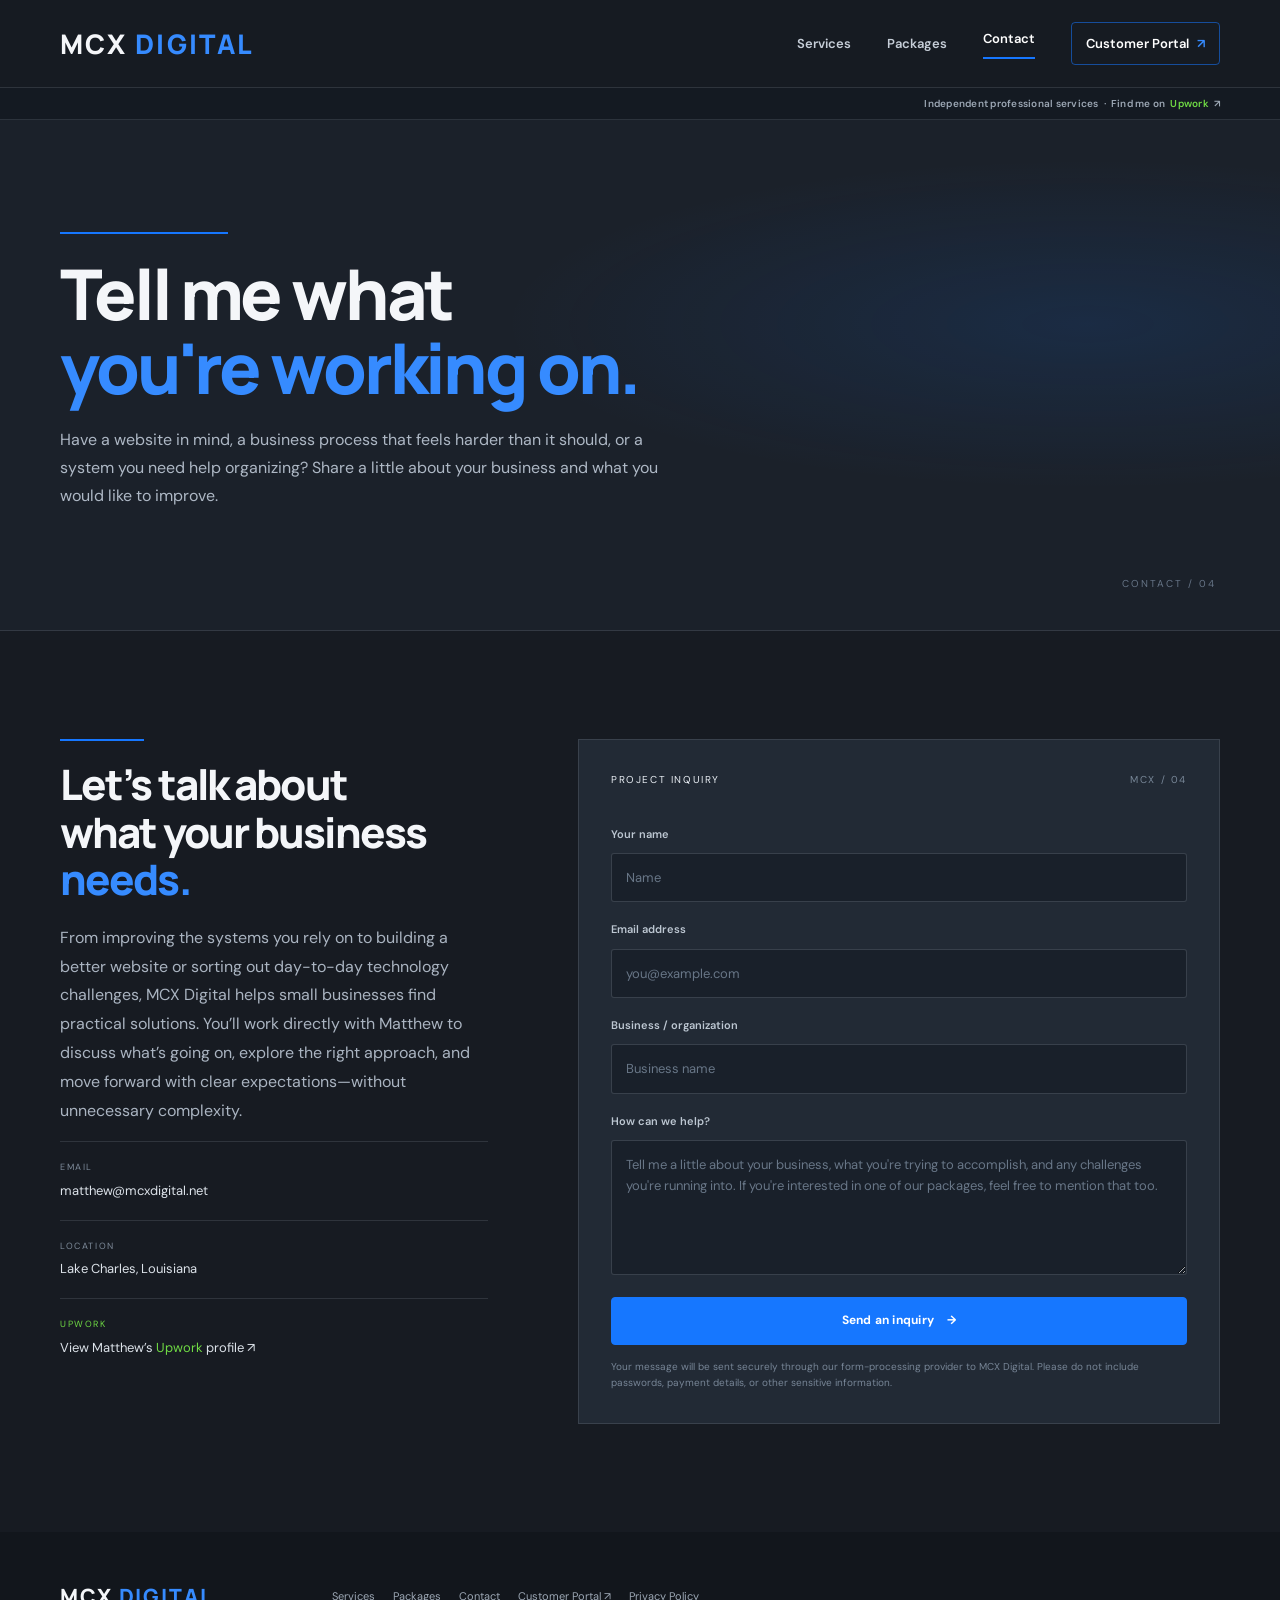
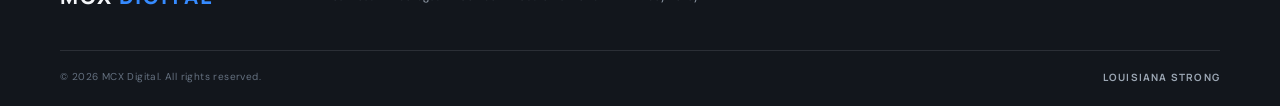
==== contact.html @ b9c22a25 "Use submitter email as contact reply-to" ====
<!doctype html>
<html lang="en"><head><meta charset="utf-8"><meta name="viewport" content="width=device-width, initial-scale=1"><meta name="description" content="Contact MCX Digital about your business technology needs."><meta name="theme-color" content="#171b22"><title>Contact | MCX Digital</title><link rel="icon" href="assets/images/favicon.svg" type="image/svg+xml"><link rel="preconnect" href="https://fonts.googleapis.com"><link rel="preconnect" href="https://fonts.gstatic.com" crossorigin><link href="https://fonts.googleapis.com/css2?family=DM+Sans:wght@400;500;600;700&family=Manrope:wght@400;500;600;700;800&display=swap" rel="stylesheet"><link rel="stylesheet" href="assets/css/style.css"><script src="assets/js/config.js" defer></script><script src="assets/js/main.js" defer></script></head>
<body class="contact-page"><a class="skip-link" href="#main">Skip to content</a><header class="site-header"><div class="container nav-wrap"><a class="brand" href="index.html" aria-label="MCX Digital home"><span class="brand-wordmark">MCX <span class="brand-x">DIGITAL</span></span></a><button class="menu-toggle" type="button" aria-expanded="false" aria-controls="primary-nav" aria-label="Open navigation"><span></span><span></span><span></span></button><nav class="primary-nav" id="primary-nav" aria-label="Main navigation"><a href="services.html">Services</a><a href="packages.html">Packages</a><a class="active" href="contact.html">Contact</a><a class="nav-portal" data-portal-link href="#">Customer Portal <span aria-hidden="true">↗</span></a></nav></div></header><div class="profile-bar"><div class="container"><a href="https://www.upwork.com/freelancers/matthewallen" target="_blank" rel="noopener noreferrer">Independent professional services <span aria-hidden="true">·</span> Find me on <span class="upwork-word">Upwork</span> <span aria-hidden="true">↗</span></a></div></div>
<main id="main"><section class="page-hero"><div class="container"><div class="eyebrow"><span class="eyebrow-line"></span></div><h1>Tell me what<br><span class="text-blue">you're working on.</span></h1><p class="hero-lede">Have a website in mind, a business process that feels harder than it should, or a system you need help organizing? Share a little about your business and what you would like to improve.</p><div class="page-hero-index">CONTACT / 04</div></div></section>
<section class="section"><div class="container contact-layout"><div class="contact-copy"><div class="eyebrow" aria-hidden="true"><span class="eyebrow-line"></span></div><h2>Let’s talk about<br>what your business <span class="text-blue">needs.</span></h2><p>From improving the systems you rely on to building a better website or sorting out day-to-day technology challenges, MCX Digital helps small businesses find practical solutions. You’ll work directly with Matthew to discuss what’s going on, explore the right approach, and move forward with clear expectations—without unnecessary complexity.</p><div class="contact-detail"><span class="detail-label">EMAIL</span><a href="mailto:matthew@mcxdigital.net">matthew@mcxdigital.net</a></div><div class="contact-detail"><span class="detail-label">LOCATION</span><span>Lake Charles, Louisiana</span></div><div class="contact-detail contact-upwork"><span class="detail-label"><span class="upwork-word">UPWORK</span></span><a href="https://www.upwork.com/freelancers/matthewallen" target="_blank" rel="noopener noreferrer">View Matthew’s <span class="upwork-word">Upwork</span> profile ↗</a></div></div>
<div class="contact-form-panel"><div class="form-heading"><span>PROJECT INQUIRY</span><span class="form-mark">MCX / 04</span></div><form class="contact-form" id="contact-form" action="https://api.web3forms.com/submit" method="POST"><input type="hidden" name="access_key" value="fd218592-1ea0-402a-aec2-a6566eed1ae9"><input type="hidden" name="subject" value="New MCX Digital website inquiry"><input type="hidden" name="from_name" value="MCX Digital Website"><input type="checkbox" name="botcheck" tabindex="-1" autocomplete="off" style="display:none"><label for="name">Your name</label><input id="name" name="name" type="text" placeholder="Name" autocomplete="name" required><label for="email">Email address</label><input id="email" name="email" type="email" placeholder="you@example.com" autocomplete="email" required><label for="business">Business / organization</label><input id="business" name="business" type="text" placeholder="Business name" autocomplete="organization"><label for="message">How can we help?</label><textarea id="message" name="message" rows="5" placeholder="Tell me a little about your business, what you're trying to accomplish, and any challenges you're running into. If you're interested in one of our packages, feel free to mention that too." required></textarea><button class="button button-primary" type="submit">Send an inquiry <span aria-hidden="true">→</span></button><p class="form-status" id="form-status" role="status" aria-live="polite" hidden></p><p class="form-note">Your message will be sent securely through our form-processing provider to MCX Digital. Please do not include passwords, payment details, or other sensitive information.</p></form></div></div></section></main>
<footer class="site-footer"><div class="container footer-main"><a class="brand footer-brand" href="index.html" aria-label="MCX Digital home"><span class="brand-wordmark">MCX <span class="brand-x">DIGITAL</span></span></a><div class="footer-links"><a href="services.html">Services</a><a href="packages.html">Packages</a><a href="contact.html">Contact</a><a data-portal-link href="#">Customer Portal ↗</a><a href="privacy.html">Privacy Policy</a></div></div><div class="container footer-bottom"><span>© <span data-year></span> MCX Digital. All rights reserved.</span><span class="footer-signoff">Louisiana Strong</span></div></footer></body></html>
---- assets/css/style.css ----
:root{--bg:#171b22;--bg-soft:#1d232c;--panel:#222a35;--panel-hover:#283341;--text:#f4f6f9;--muted:#aab4c1;--subtle:#778392;--blue:#1677ff;--blue-bright:#368bff;--line:rgba(205,218,233,.13);--font-body:"DM Sans",Arial,sans-serif;--font-display:"Manrope","DM Sans",sans-serif;--container:1160px}*{box-sizing:border-box}html{scroll-behavior:smooth}body{margin:0;background:var(--bg);color:var(--text);font-family:var(--font-body);font-size:16px;line-height:1.65;-webkit-font-smoothing:antialiased}a{color:inherit;text-decoration:none}button,input,textarea{font:inherit}.container{width:min(var(--container),calc(100% - 48px));margin-inline:auto}.skip-link{position:absolute;left:-999px;top:8px;z-index:100;background:var(--blue);padding:10px 16px}.skip-link:focus{left:8px}.site-header{height:88px;position:relative;z-index:20;border-bottom:1px solid var(--line);background:rgba(23,27,34,.94)}.nav-wrap{height:100%;display:flex;align-items:center;justify-content:space-between}.brand{display:inline-flex;align-items:center;font-family:var(--font-display),Arial,sans-serif;font-weight:800;letter-spacing:.11em;flex-shrink:0}.brand-wordmark{display:block;font-size:27px;line-height:1.15;letter-spacing:.09em;white-space:nowrap;color:#f4f6f9}.brand-x{color:var(--blue-bright)}.footer-brand .brand-wordmark{font-size:21px}@media(max-width:680px){.brand-wordmark{font-size:22px;letter-spacing:.07em}.footer-brand .brand-wordmark{font-size:19px}}.brand-mark{font-size:26px;letter-spacing:-.09em;color:#fff}.brand-mark span{color:var(--blue)}.brand-name{font-size:12px;letter-spacing:.18em}.brand-period{color:var(--blue);font-size:20px}.primary-nav{display:flex;align-items:center;gap:36px;font-size:13px;font-weight:600;color:#c6ced8}.primary-nav>a{transition:color .2s}.primary-nav>a:hover,.primary-nav>a.active{color:#fff}.primary-nav>a.active:after{content:"";display:block;height:2px;background:var(--blue);margin-top:7px}.primary-nav .nav-portal{border:1px solid rgba(22,119,255,.55);border-radius:4px;padding:10px 14px;color:#fff}.nav-portal span{color:var(--blue-bright);margin-left:5px}.menu-toggle{display:none;background:none;border:0;padding:8px}.menu-toggle span{display:block;width:23px;height:2px;background:white;margin:5px}.hero{position:relative;overflow:hidden;min-height:620px;display:flex;align-items:center;background:radial-gradient(ellipse at 78% 42%,rgba(22,119,255,.13),transparent 38%),linear-gradient(115deg,#171b22 5%,#1a2029 100%)}.hero-grid{position:absolute;inset:0;background-image:linear-gradient(rgba(160,184,213,.045) 1px,transparent 1px),linear-gradient(90deg,rgba(160,184,213,.045) 1px,transparent 1px);background-size:64px 64px;mask-image:linear-gradient(90deg,transparent 4%,#000 100%)}.hero-content{position:relative;z-index:2;padding-block:100px}.eyebrow{display:flex;align-items:center;gap:12px;color:#8e9bab;font-size:10px;font-weight:700;letter-spacing:.2em}.eyebrow-line{width:28px;height:2px;background:var(--blue)}h1,h2,h3,p{margin-top:0}h1,h2,h3{font-family:var(--font-display);letter-spacing:-.045em}h1{font-size:clamp(48px,7vw,82px);line-height:1.06;font-weight:800;margin:24px 0}.hero h1 span,.text-blue{color:var(--blue-bright)}.hero-lede{max-width:590px;color:#aeb8c5;font-size:18px;line-height:1.75}.hero-actions{display:flex;flex-wrap:wrap;gap:14px;margin-top:34px}.button{display:inline-flex;align-items:center;justify-content:center;gap:13px;min-height:48px;padding:0 21px;border-radius:4px;font-size:12px;font-weight:700;letter-spacing:.02em;transition:transform .2s,background .2s,border-color .2s}.button:hover:not(.button-disabled){transform:translateY(-2px)}.button-primary{background:var(--blue);color:white;border:1px solid var(--blue)}.button-primary:hover{background:#0868eb}.button-ghost{border:1px solid rgba(210,222,238,.28);color:#f2f5f8}.button-ghost:hover{border-color:var(--blue)}.button-disabled{background:#303945;color:#9ba7b5;border:1px solid #3a4552;cursor:not-allowed}.hero-note{margin-top:54px;color:#8793a2;font-size:11px;letter-spacing:.08em}.status-dot{display:inline-block;width:7px;height:7px;background:var(--blue);border-radius:50%;margin-right:9px;box-shadow:0 0 12px rgba(22,119,255,.8)}.hero-orbit{position:absolute;border:1px solid rgba(22,119,255,.2);border-radius:50%;pointer-events:none}.orbit-one{width:500px;height:500px;right:8%;top:10%;box-shadow:0 0 100px rgba(22,119,255,.06),inset 0 0 100px rgba(22,119,255,.04)}.orbit-two{width:340px;height:340px;right:14%;top:23%;border-color:rgba(22,119,255,.14)}.hero-index,.page-hero-index{position:absolute;right:5%;bottom:38px;color:#667486;font-size:10px;letter-spacing:.2em}.section{padding:108px 0}.section-intro{background:#1c222b}.intro-layout{display:grid;grid-template-columns:1fr 1fr;gap:80px;align-items:center}h2{font-size:clamp(34px,4vw,52px);line-height:1.13;font-weight:800;margin:20px 0}.large-copy{font-size:19px;color:#b7c1cd;line-height:1.8}.text-link{display:inline-flex;align-items:center;gap:14px;margin-top:18px;color:#fff;font-size:13px;font-weight:700}.text-link span{color:var(--blue-bright);font-size:19px;transition:transform .2s}.text-link:hover span{transform:translateX(5px)}.section-heading{display:flex;align-items:end;justify-content:space-between;gap:30px;margin-bottom:44px}.section-heading h2{margin-bottom:0}.service-grid{display:grid;grid-template-columns:repeat(3,1fr);gap:16px}.service-card{position:relative;min-height:270px;padding:30px;background:var(--panel);border:1px solid var(--line);transition:transform .25s,border-color .25s,background .25s}.service-card:hover{transform:translateY(-5px);border-color:rgba(22,119,255,.55);background:var(--panel-hover)}.card-number{position:absolute;top:28px;right:28px;color:#6e7c8c;font-size:11px;letter-spacing:.12em}.service-icon{display:block;color:var(--blue-bright);font-size:30px;margin:12px 0 28px}.service-card h3{font-size:21px;margin-bottom:12px}.service-card p,.feature-copy p{color:var(--muted);font-size:14px;line-height:1.8}.card-arrow{position:absolute;bottom:25px;right:28px;color:var(--blue-bright);font-size:20px}.mobile-link{display:none}.section-feature{background:#1c222b}.feature-panel{display:grid;grid-template-columns:1fr 1fr;gap:90px;align-items:center}.feature-art{min-height:360px;position:relative;display:flex;align-items:center;justify-content:center;overflow:hidden;background:linear-gradient(140deg,#202b39,#18202a);border:1px solid var(--line)}.feature-ring{position:absolute;width:270px;height:270px;border:1px solid rgba(22,119,255,.55);border-radius:50%;box-shadow:0 0 0 35px rgba(22,119,255,.035),0 0 0 70px rgba(22,119,255,.025)}.feature-monogram{position:relative;font-family:var(--font-display);font-weight:800;font-size:76px;letter-spacing:-.1em}.feature-monogram span{color:var(--blue)}.feature-label{position:absolute;bottom:28px;color:#8190a1;font-size:9px;letter-spacing:.24em}.feature-copy h2{font-size:clamp(32px,3.6vw,46px)}.section-cta{background:linear-gradient(110deg,#1d2734,#1b222c);border-top:1px solid var(--line);border-bottom:1px solid var(--line)}.cta-inner{display:flex;align-items:center;justify-content:space-between;gap:30px}.cta-inner h2{margin-bottom:0}.site-footer{background:#12161c;padding:52px 0 20px}.footer-main{display:grid;grid-template-columns:1fr 1fr 2fr;gap:24px;align-items:center;padding-bottom:42px}.footer-brand{width:max-content}.footer-main>p{margin:0;color:#7f8b99;font-size:12px}.footer-links{display:flex;justify-content:flex-end;flex-wrap:wrap;gap:20px;color:#9ca7b4;font-size:11px}.footer-links a:hover{color:#fff}.footer-bottom{border-top:1px solid var(--line);padding-top:18px;display:flex;justify-content:space-between;color:#657180;font-size:10px;letter-spacing:.04em}.page-hero{position:relative;overflow:hidden;padding:112px 0 104px;background:radial-gradient(ellipse at 85% 40%,rgba(22,119,255,.12),transparent 38%),#1b212a;border-bottom:1px solid var(--line)}.page-hero h1{font-size:clamp(44px,6vw,70px);margin:22px 0}.page-hero .hero-lede{font-size:16px;max-width:620px}.page-hero-compact{padding:85px 0}.service-list{border-top:1px solid var(--line)}.service-row{display:grid;grid-template-columns:.8fr 1.2fr;gap:80px;padding:48px 0;border-bottom:1px solid var(--line)}.service-row-meta{display:flex;flex-direction:column;justify-content:space-between;color:#7f8d9d;font-size:10px;letter-spacing:.16em}.service-row-meta .service-icon{font-size:34px;margin:28px 0 0}.service-row h2{font-size:34px;margin:0 0 15px}.service-row p{max-width:650px;color:var(--muted);line-height:1.8}.feature-list{list-style:none;margin:24px 0 0;padding:0;display:grid;gap:10px;color:#c0cad5;font-size:13px}.feature-list li:before{content:"↗";color:var(--blue-bright);margin-right:12px}.section-aside{max-width:320px;color:var(--muted);font-size:13px;line-height:1.8}.package-grid{display:grid;grid-template-columns:repeat(3,1fr);gap:16px;align-items:stretch}.package-card{background:var(--panel);border:1px solid var(--line);padding:30px;display:flex;flex-direction:column;min-height:440px}.package-featured{border-color:rgba(22,119,255,.7);background:linear-gradient(160deg,#243347,#202a37)}.package-top{display:flex;align-items:center;justify-content:space-between;color:#8c9aaa;font-size:9px;letter-spacing:.16em}.package-symbol{font-family:var(--font-display);font-size:24px;margin-left:auto;color:rgba(54,139,255,.75)}.package-card h3{font-size:30px;margin:24px 0 8px}.package-desc{color:var(--muted);font-size:13px;line-height:1.8;min-height:68px}.package-price{border-top:1px solid var(--line);border-bottom:1px solid var(--line);padding:18px 0;margin:12px 0;color:#8996a5;font-size:9px;letter-spacing:.15em}.package-price span{display:block;color:#fff;font-family:var(--font-display);font-size:15px;font-weight:700;letter-spacing:.04em;margin-top:5px}.package-card .button{margin-top:auto}.fine-print{color:#788595;font-size:11px;margin-top:28px}.contact-layout{display:grid;grid-template-columns:.8fr 1.2fr;gap:90px;align-items:start}.contact-copy h2{font-size:42px}.contact-copy>p{color:var(--muted);line-height:1.8}.contact-detail{border-top:1px solid var(--line);padding:18px 0;display:flex;flex-direction:column;gap:5px;color:#dce2e9;font-size:13px}.detail-label{color:#7e8b9a;font-size:9px;letter-spacing:.18em}.contact-form-panel{background:var(--panel);border:1px solid var(--line);padding:32px}.form-heading{display:flex;justify-content:space-between;color:#e8edf3;font-size:10px;letter-spacing:.16em;margin-bottom:28px}.form-mark{color:#788798}.contact-form{display:grid;gap:10px}.contact-form label{color:#bdc7d2;font-size:11px;font-weight:600;margin-top:8px}.contact-form input,.contact-form textarea{width:100%;border:1px solid rgba(205,218,233,.17);border-radius:3px;background:#19202a;color:#fff;padding:13px 14px;outline:none;font-size:13px}.contact-form input:focus,.contact-form textarea:focus{border-color:var(--blue)}.contact-form textarea{resize:vertical}.contact-form input::placeholder,.contact-form textarea::placeholder{color:#687687}.contact-form button{margin-top:12px;width:100%}.contact-form button:disabled{opacity:.75}.form-note{color:#778596;font-size:10px;line-height:1.6;margin:4px 0 0}.legal-content{max-width:800px}.legal-content h2{font-size:22px;margin-top:34px}.legal-content p{color:var(--muted);line-height:1.8}.legal-warning{padding:18px;border:1px solid rgba(255,183,77,.35);background:rgba(255,183,77,.06);color:#e8c58d;font-size:12px;line-height:1.7}.fine-print a{color:var(--blue-bright)}@media(max-width:850px){.primary-nav{gap:20px}.hero{min-height:570px}.orbit-one{right:-18%}.orbit-two{right:-8%}.feature-panel{gap:42px}.service-row{gap:40px}.contact-layout{gap:40px}.footer-main{grid-template-columns:1fr 1fr}.footer-links{grid-column:1/-1;justify-content:flex-start}.package-card{padding:22px}}@media(max-width:680px){.container{width:min(var(--container),calc(100% - 36px))}.site-header{height:72px}.menu-toggle{display:block}.primary-nav{display:none;position:absolute;top:71px;left:0;right:0;background:#171d25;border-bottom:1px solid var(--line);padding:18px;flex-direction:column;align-items:stretch;gap:0}.primary-nav.is-open{display:flex}.primary-nav>a{padding:13px 8px}.primary-nav>a.active:after{display:none}.primary-nav .nav-portal{margin-top:8px;text-align:center}.hero{min-height:600px}.hero-content{padding-block:90px}.hero h1{font-size:clamp(46px,13vw,66px)}.hero-lede{font-size:16px}.hero-note{margin-top:38px}.orbit-one{width:360px;height:360px;right:-50%;top:18%}.orbit-two{width:250px;height:250px;right:-34%;top:27%}.hero-index{right:20px;bottom:20px}.section{padding:76px 0}.intro-layout,.feature-panel,.contact-layout{grid-template-columns:1fr;gap:28px}.intro-layout{gap:20px}.large-copy{font-size:16px}.section-heading{align-items:flex-start;flex-direction:column}.desktop-link{display:none}.mobile-link{display:inline-flex}.service-grid{grid-template-columns:1fr}.service-card{min-height:225px}.feature-art{min-height:280px}.feature-ring{width:210px;height:210px}.feature-monogram{font-size:62px}.cta-inner{align-items:flex-start;flex-direction:column}.footer-main{grid-template-columns:1fr;gap:18px}.footer-links{grid-column:auto;display:grid;grid-template-columns:1fr 1fr;gap:14px}.footer-bottom{gap:12px;flex-direction:column}.page-hero{padding:80px 0 75px}.page-hero h1{font-size:clamp(42px,12vw,60px)}.page-hero-index{right:18px;bottom:18px}.service-row{grid-template-columns:1fr;gap:16px;padding:34px 0}.service-row-meta{flex-direction:row;align-items:center}.service-row-meta .service-icon{margin:0}.service-row h2{font-size:29px}.package-grid{grid-template-columns:1fr}.package-card{min-height:390px}.section-aside{max-width:none}.contact-copy h2{font-size:36px}.contact-form-panel{padding:22px}.page-hero-compact{padding:70px 0}.legal-content h2{font-size:20px}}@media(prefers-reduced-motion:reduce){html{scroll-behavior:auto}*,*:before,*:after{transition:none!important;animation:none!important}}
/* Southwest Louisiana identity */
.louisiana-mark{display:block;width:19px;height:26px;object-fit:contain;margin-right:11px;opacity:.95;flex-shrink:0}
.footer-brand .louisiana-mark{width:16px;height:22px;margin-right:8px}
.feature-state-mark{position:absolute;width:110px;height:125px;object-fit:contain;opacity:.18;transform:rotate(7deg)}
.hero-home{background-image:linear-gradient(90deg,rgba(17,22,29,.94) 0%,rgba(17,22,29,.78) 44%,rgba(17,22,29,.24) 100%),url("../images/i210-sunset.png");background-position:center;background-size:cover}
.hero-home .hero-grid{opacity:.28}
.hero-home .hero-orbit{border-color:rgba(255,255,255,.18)}
.site-footer .footer-main>p{max-width:310px;line-height:1.7}
@media(max-width:680px){.louisiana-mark{width:16px;height:22px;margin-right:8px}.hero-home{background-position:58% center}.hero-home:before{content:"";position:absolute;inset:0;background:linear-gradient(90deg,rgba(17,22,29,.88),rgba(17,22,29,.45));pointer-events:none}}

/* Homepage local identity: Lake Charles I-210 sunset hero */
.hero-home{background:#171b22}
.hero-home::before{content:"";position:absolute;inset:0;background:linear-gradient(90deg,rgba(23,27,34,.98) 0%,rgba(23,27,34,.88) 34%,rgba(23,27,34,.38) 68%,rgba(23,27,34,.18) 100%),linear-gradient(0deg,rgba(23,27,34,.38),rgba(23,27,34,.08)),url("../images/i210-sunset.png");background-size:cover;background-position:center 54%;pointer-events:none}
.hero-home .hero-grid,.hero-home .hero-orbit{display:none}
@media(max-width:680px){.hero-home::before{background-position:58% center;background-image:linear-gradient(90deg,rgba(23,27,34,.91),rgba(23,27,34,.58)),linear-gradient(0deg,rgba(23,27,34,.48),rgba(23,27,34,.12)),url("../images/i210-sunset.png")}.hero-home{min-height:600px}}


/* Approved homepage refresh */
.service-card{min-height:310px}
.service-mark{position:relative;display:flex;align-items:center;height:72px;margin:4px 0 18px;color:var(--blue-bright);font-family:var(--font-display);font-size:48px;font-weight:800;letter-spacing:-.09em;line-height:1}
.service-mark:after{content:"";position:absolute;left:0;bottom:0;width:48px;height:3px;background:var(--blue-bright);border-radius:2px}
.service-mark-ops{letter-spacing:-.07em}
.ops-connector{position:relative;display:inline-block;width:54px;height:25px;margin-left:15px;border-top:1px solid rgba(54,139,255,.8);border-bottom:1px solid rgba(54,139,255,.45);transform:skewX(-28deg)}
.ops-connector:before,.ops-connector:after{content:"";position:absolute;top:7px;width:7px;height:7px;border:1px solid var(--blue-bright);border-radius:50%;background:var(--panel)}
.ops-connector:before{left:8px}.ops-connector:after{right:8px}
.service-mark-ai{letter-spacing:-.1em}
.ai-spark{font-size:20px;letter-spacing:0;margin:0 0 25px 8px;color:#8bbaff}
.service-card h3{max-width:90%}
.feature-portrait{padding:0;min-height:390px;align-items:stretch;justify-content:stretch}
.feature-portrait>img{position:absolute;inset:0;width:100%;height:100%;object-fit:cover;object-position:center 30%}
.portrait-caption{position:absolute;left:0;right:0;bottom:0;display:flex;align-items:center;justify-content:space-between;gap:16px;padding:22px 24px;background:linear-gradient(0deg,rgba(15,20,27,.96),rgba(15,20,27,.05));font-family:var(--font-display);font-size:11px;font-weight:700;letter-spacing:.16em}
.portrait-caption span:last-child{color:var(--blue-bright);font-size:9px}
.footer-louisiana{display:flex;align-items:center;gap:10px;color:#9ca7b4!important;font-family:var(--font-display);font-size:13px!important;font-weight:700;letter-spacing:.08em}
.footer-louisiana img{width:20px;height:25px;object-fit:contain;opacity:.9}
@media(max-width:680px){.service-card{min-height:250px}.feature-portrait{min-height:320px}.service-mark{height:62px;font-size:42px}.footer-louisiana{margin:0}}

.service-tagline{color:#e5edf7!important;font-family:var(--font-display);font-size:13px!important;font-weight:700;line-height:1.55!important;margin:0 0 10px;max-width:95%}
.service-card{min-height:350px}
@media(max-width:680px){.service-card{min-height:280px}}


/* Homepage refinement: portrait sizing and footer signoff */
.feature-portrait{width:100%;max-width:320px;min-height:0;aspect-ratio:1/1;margin:0 auto;}
.feature-portrait>img{position:absolute;inset:0;width:100%;height:100%;object-fit:cover;object-position:center 25%;}
.portrait-caption{display:none!important;}
.footer-main .footer-louisiana{display:none!important;}
.footer-bottom{align-items:center;}
.footer-signoff{color:#9ca7b4;font-family:var(--font-display);font-size:10px;font-weight:700;letter-spacing:.12em;text-transform:uppercase;}
@media(max-width:680px){.feature-portrait{max-width:260px;}.footer-bottom{gap:12px;flex-wrap:wrap;}}

/* Simplified homepage section accents */
.hero-accent{margin:0 0 0 2px;gap:0}
.hero-accent .eyebrow-line{width:288px;height:3px}
.section-accent{margin:0 0 22px;gap:0}
.section-accent .eyebrow-line{width:228px;height:3px}
.section-intro .section-accent .eyebrow-line{width:320px}
.section-services .section-accent .eyebrow-line{width:175px}
.section-feature .section-accent .eyebrow-line{width:220px}
.section-cta .section-accent .eyebrow-line{width:135px}
.section-cta .section-accent{margin-bottom:22px}


/* Service card identity icons */
.crm-people,.ops-workflow{display:inline-flex;align-items:center;margin-left:14px;flex-shrink:0}
.crm-people svg{width:48px;height:36px;overflow:visible}
.ops-workflow svg{width:58px;height:38px;overflow:visible}
.crm-people svg circle,.crm-people svg path,
.ops-workflow svg circle,.ops-workflow svg path{fill:none;stroke:var(--blue-bright);stroke-width:1.7;stroke-linecap:round;stroke-linejoin:round}
.crm-people svg circle,.ops-workflow svg circle{fill:var(--panel)}
@media(max-width:680px){.crm-people svg{width:43px;height:33px}.ops-workflow svg{width:52px;height:34px}}

/* Keep footer navigation together on wider screens */
@media(min-width:681px){.footer-links{flex-wrap:nowrap;white-space:nowrap;gap:clamp(12px,1.4vw,20px)}}
@media(max-width:680px){.footer-links{display:grid;grid-template-columns:1fr 1fr;white-space:normal}}

/* Subtle cinematic treatment for the about portrait */
.feature-portrait{isolation:isolate;background:#18212c;border-color:rgba(205,218,233,.18)}
.feature-portrait>img{z-index:0;filter:saturate(.72) brightness(.78) contrast(.96);transition:filter .35s ease}
.feature-portrait::after{content:"";position:absolute;inset:0;z-index:1;pointer-events:none;background:linear-gradient(135deg,rgba(15,22,31,.16),rgba(12,19,29,.42)),radial-gradient(ellipse at 78% 18%,rgba(22,119,255,.16),transparent 58%);}
@media(prefers-reduced-motion:reduce){.feature-portrait>img{transition:none}}


/* Contact page accent rule: 600% of the original 28px width */
.contact-page .page-hero .eyebrow-line{width:168px}


/* Contact section accent line: 300% of the original 28px width */
.contact-copy .eyebrow-line{width:84px}

.services-page .page-hero .eyebrow-line{width:196px}

.services-page .section-cta .eyebrow-line{width:240px}

.profile-bar{min-height:32px;background:#141a22;border-bottom:1px solid var(--line);display:flex;align-items:center}
.profile-bar .container{display:flex;justify-content:flex-end;align-items:center}
.profile-bar a{display:inline-flex;align-items:center;gap:5px;color:#9ca7b4;font-size:10px;font-weight:600;line-height:1.2;letter-spacing:.025em;transition:color .2s}
.profile-bar a:hover{color:#fff}
.upwork-word{color:#6FDA44!important}
.contact-upwork a{transition:color .2s}
.contact-upwork a:hover{color:var(--blue-bright)}
@media(max-width:680px){.profile-bar{min-height:30px}.profile-bar a{font-size:9px;gap:4px}}

.privacy-page .page-hero .eyebrow-line{width:210px}


/* Packages page accent rules: 750%, 600%, and 450% of the original 28px width */
.packages-page .page-hero .eyebrow-line{width:210px}
.packages-page .section-heading .eyebrow-line{width:168px}
.packages-page .section-cta .eyebrow-line{width:126px}


/* Services page refresh: clean typography-led service list, no decorative Unicode icons */
.services-page .services-overview .section-heading{margin-bottom:36px}
.services-page .services-overview .section-heading .eyebrow{margin-bottom:20px}
.services-page .service-list{border-top:1px solid var(--line)}
.services-page .service-row{grid-template-columns:.72fr 1.28fr;gap:clamp(36px,7vw,96px);padding:52px 0}
.services-page .service-row-meta{justify-content:flex-start;gap:14px;padding-top:7px;color:#8c9aaa;font-size:10px;line-height:1.6;letter-spacing:.16em}
.services-page .service-index{display:block;color:var(--blue-bright);font-family:var(--font-display);font-size:34px;font-weight:800;letter-spacing:-.06em;line-height:1}
.services-page .service-row-content h2{font-size:clamp(28px,3vw,36px);margin:0 0 16px}
.services-page .service-row-content>p{max-width:680px;color:var(--muted);line-height:1.85}
.services-page .service-row-content .feature-list{margin-top:22px}
.services-page .service-row-content .feature-list li:before{content:"";display:inline-block;width:16px;height:2px;vertical-align:middle;background:var(--blue-bright);margin:0 12px 3px 0}
.services-page .section-cta .eyebrow{margin-bottom:22px}
@media(max-width:680px){
 .services-page .services-overview .section-heading{gap:18px;margin-bottom:28px}
 .services-page .service-row{grid-template-columns:1fr;gap:18px;padding:34px 0}
 .services-page .service-row-meta{flex-direction:row;align-items:center;gap:14px;padding:0}
 .services-page .service-index{font-size:27px;min-width:34px}
 .services-page .service-row-content h2{font-size:29px}
}


/* Packages page: emphasize fixed-price value and AI-powered website offering */
.packages-page .package-price span{font-size:25px;line-height:1.2;letter-spacing:-.035em;margin-top:9px}
.packages-page .package-website .package-price span{font-size:44px;color:var(--blue-bright);font-weight:800;letter-spacing:-.055em}
.packages-page .package-tag:empty{display:none}
@media(max-width:680px){.packages-page .package-website .package-price span{font-size:40px}}

/* Flagship $750 website promotion */
.section-flagship{background:linear-gradient(180deg,#171b22 0%,#1c2531 100%);padding-top:34px}
.flagship-panel{display:grid;grid-template-columns:minmax(0,1.5fr) minmax(260px,.75fr);gap:56px;align-items:center;padding:clamp(28px,5vw,64px);border:1px solid rgba(54,139,255,.32);background:radial-gradient(ellipse at 88% 45%,rgba(22,119,255,.16),transparent 42%),linear-gradient(135deg,#202a36,#1b222c);position:relative;overflow:hidden}
.flagship-copy .eyebrow{margin-bottom:22px}
.flagship-copy .eyebrow-line{width:34px}
.flagship-copy h2{font-size:clamp(30px,4vw,48px);line-height:1.14;letter-spacing:-.045em;margin-bottom:20px}
.flagship-copy>p{max-width:640px;color:var(--muted);font-size:16px;line-height:1.85}
.flagship-points{list-style:none;padding:0;margin:22px 0 28px;display:grid;gap:9px;color:#e2e8f0;font-size:14px}
.flagship-points li:before{content:"✓";color:var(--blue-bright);font-weight:800;margin-right:11px}
.flagship-actions{display:flex;align-items:center;gap:22px;flex-wrap:wrap}
.flagship-actions .text-link{font-size:13px}
.flagship-price-panel{border:1px solid rgba(54,139,255,.34);background:rgba(15,21,29,.62);padding:clamp(24px,3vw,38px);text-align:center;box-shadow:0 20px 60px rgba(0,0,0,.16)}
.flagship-price-kicker{font-size:10px;letter-spacing:.2em;color:#aab4c1;font-weight:700}
.flagship-price{font-family:var(--font-display);font-size:clamp(58px,7vw,86px);font-weight:800;line-height:1.2;letter-spacing:-.065em;color:var(--blue-bright);margin:13px 0 3px}
.flagship-price-note{font-size:13px;color:#fff;font-weight:600}
.flagship-price-rule{height:2px;width:48px;background:var(--blue);margin:25px auto}
.flagship-price-foot{display:block;color:var(--muted);font-size:12px;line-height:1.7}
.packages-page .package-grid-flagship{grid-template-columns:1.18fr 1fr 1fr;align-items:stretch}
.packages-page .package-grid-flagship .package-website{border-width:2px;box-shadow:0 16px 44px rgba(0,0,0,.18);transform:translateY(-8px)}
.packages-page .package-flagship-tag{display:inline-block;color:#fff;background:var(--blue);padding:5px 9px;border-radius:2px;font-size:9px;font-weight:800;letter-spacing:.13em}
.packages-page .package-grid-flagship .package-website h3{font-size:32px}
@media(max-width:900px){.flagship-panel{grid-template-columns:1fr;gap:32px}.flagship-price-panel{max-width:420px;width:100%}.packages-page .package-grid-flagship{grid-template-columns:1fr}.packages-page .package-grid-flagship .package-website{transform:none}}
@media(max-width:680px){.section-flagship{padding-top:20px}.flagship-panel{padding:25px 22px;gap:28px}.flagship-copy h2{font-size:32px}.flagship-actions{align-items:flex-start;flex-direction:column;gap:14px}.flagship-price{font-size:64px}}

/* Give the flagship package CTA a little more breathing room after the inclusions. */
.packages-page .package-website .feature-list + .button{margin-top:30px}


/* Compact CRM package card: keep the offer aligned with the other package cards. */
.packages-page .package-crm{padding:24px 25px;min-height:0}
.packages-page .package-crm h3{font-size:27px;margin:17px 0 7px}
.packages-page .package-crm .package-desc{font-size:12px;line-height:1.65;min-height:0;margin-bottom:4px}
.packages-page .package-crm .package-price{padding:12px 0;margin:8px 0}
.packages-page .package-crm .package-price span{font-size:32px;margin-top:3px}
.packages-page .package-crm .package-note{color:var(--muted);font-size:11px;line-height:1.55;margin:4px 0 8px}
.packages-page .package-crm .feature-list{font-size:11px;line-height:1.5;gap:6px;margin:12px 0 16px}
.packages-page .package-crm .feature-list li:before{margin-right:8px}
.packages-page .package-crm .package-upgrade{margin:0 0 18px;padding:14px 15px;background:rgba(15,21,29,.42);border:1px solid rgba(54,139,255,.25);border-radius:3px}
.packages-page .package-crm .jobber-heading{display:flex;align-items:center;justify-content:space-between;gap:10px;flex-wrap:wrap}
.packages-page .package-crm .jobber-heading .package-tag{font-size:8px;color:#9dbfff}
.packages-page .package-crm .jobber-heading h4{margin:0;color:#fff;font-family:var(--font-display);font-size:13px;letter-spacing:-.02em}
.packages-page .package-crm .package-upgrade>p{margin:8px 0;color:var(--muted);font-size:11px;line-height:1.55}
.packages-page .package-crm .jobber-price{display:flex;align-items:baseline;gap:9px;flex-wrap:wrap;border-top:1px solid var(--line);padding-top:9px}
.packages-page .package-crm .jobber-price strong{font-family:var(--font-display);font-size:22px;color:var(--blue-bright);letter-spacing:-.03em}
.packages-page .package-crm .jobber-price span{color:#8996a5;font-size:10px}
.packages-page .package-crm .button{margin-top:auto}
@media(max-width:900px){.packages-page .package-crm{padding:25px}}
@media(max-width:680px){.packages-page .package-crm{padding:24px}.packages-page .package-crm h3{font-size:29px}}


/* Matching reference markers connect each package to its fine print. */
.packages-page .fine-print-marker{display:inline-block;color:var(--blue-bright);font-family:var(--font-display);font-size:14px;font-weight:800;margin-right:6px;}


/* Business systems card: compact hierarchy and a clear recommended-toolkit panel, matching the CRM card. */
.packages-page .package-systems{padding:24px 25px;min-height:0}
.packages-page .package-systems h3{font-size:27px;margin:17px 0 7px}
.packages-page .package-systems .package-desc{font-size:12px;line-height:1.65;min-height:0;margin-bottom:4px}
.packages-page .package-systems .package-price{padding:12px 0;margin:8px 0}
.packages-page .package-systems .package-price span{font-size:32px;margin-top:3px}
.packages-page .systems-stack{margin:4px 0 10px;padding:13px 15px;background:rgba(15,21,29,.42);border:1px solid rgba(54,139,255,.25);border-radius:3px}
.packages-page .systems-stack-label{display:block;color:#9dbfff;font-size:8px;font-weight:800;letter-spacing:.15em;margin-bottom:6px}
.packages-page .systems-stack strong{display:block;color:#fff;font-family:var(--font-display);font-size:13px;line-height:1.5;letter-spacing:-.015em}
.packages-page .systems-stack strong span{color:var(--blue-bright);padding:0 3px}
.packages-page .systems-stack p{color:var(--muted);font-size:10px;line-height:1.5;margin:6px 0 0}
.packages-page .package-systems .systems-includes{font-size:11px;line-height:1.5;gap:6px;margin:12px 0 12px}
.packages-page .package-systems .systems-includes li:before{margin-right:8px}
.packages-page .package-systems .systems-footnote{font-size:10px;line-height:1.5;margin:0 0 14px}
.packages-page .package-systems .button{margin-top:auto}
@media(max-width:900px){.packages-page .package-systems{padding:25px}}
@media(max-width:680px){.packages-page .package-systems{padding:24px}.packages-page .package-systems h3{font-size:29px}}


/* Isolated Services page redesign. All selectors are scoped to .services-page. */
.services-page .mcx-services-hero{background:radial-gradient(ellipse at 86% 42%,rgba(22,119,255,.16),transparent 39%),linear-gradient(115deg,#1b212a,#1c2633)}
.services-page .mcx-services-section{background:linear-gradient(180deg,#171b22 0%,#1a2029 100%)}
.services-page .mcx-services-heading{margin-bottom:42px}
.services-page .mcx-services-core{display:grid;grid-template-columns:repeat(3,minmax(0,1fr));gap:16px;align-items:stretch}
.services-page .mcx-service-card{position:relative;display:flex;flex-direction:column;min-width:0;min-height:430px;padding:27px 25px 24px;background:linear-gradient(155deg,#242e3a,#202833);border:1px solid rgba(205,218,233,.14);transition:transform .22s ease,border-color .22s ease,background .22s ease}
.services-page .mcx-service-card:hover{transform:translateY(-4px);border-color:rgba(54,139,255,.6);background:linear-gradient(155deg,#29394b,#202b38)}
.services-page .mcx-service-featured{border-color:rgba(54,139,255,.65);background:radial-gradient(ellipse at 100% 0%,rgba(22,119,255,.18),transparent 48%),linear-gradient(155deg,#26364a,#202833)}
.services-page .mcx-service-top{display:flex;align-items:center;gap:10px;min-height:30px}
.services-page .mcx-service-number{font-family:var(--font-display);font-size:25px;line-height:1;font-weight:800;color:var(--blue-bright);letter-spacing:-.06em}
.services-page .mcx-service-kicker{font-size:8px;line-height:1.4;font-weight:800;letter-spacing:.13em;color:#aab8c8}
.services-page .mcx-service-symbol{margin-left:auto;color:var(--blue-bright);font-size:22px;line-height:1}
.services-page .mcx-service-card h3{font-size:clamp(22px,2.1vw,29px);line-height:1.15;letter-spacing:-.045em;margin:29px 0 15px}
.services-page .mcx-service-card h3 span{color:#aebdce}
.services-page .mcx-service-card>p{font-size:12px;line-height:1.8;color:var(--muted);margin:0 0 18px}
.services-page .mcx-service-card ul{list-style:none;margin:0 0 22px;padding:0;display:grid;gap:9px;color:#d5dde7;font-size:11px;line-height:1.55}
.services-page .mcx-service-card li{position:relative;padding-left:17px}
.services-page .mcx-service-card li:before{content:"";position:absolute;left:0;top:.62em;width:7px;height:2px;background:var(--blue-bright)}
.services-page .mcx-service-link{display:flex;align-items:center;justify-content:space-between;gap:10px;margin-top:auto;padding-top:15px;border-top:1px solid var(--line);font-size:11px;font-weight:700;color:#fff}
.services-page .mcx-service-link span{color:var(--blue-bright);font-size:18px;transition:transform .2s}
.services-page .mcx-service-link:hover span{transform:translateX(4px)}
.services-page .mcx-services-secondary{display:grid;grid-template-columns:1fr 1fr;gap:16px;margin-top:16px}
.services-page .mcx-service-mini{padding:24px 26px;background:#1d252f;border:1px solid var(--line)}
.services-page .mcx-mini-number{font-size:9px;font-weight:800;letter-spacing:.15em;color:var(--blue-bright)}
.services-page .mcx-service-mini h3{font-size:21px;line-height:1.25;margin:13px 0 8px}
.services-page .mcx-service-mini p{font-size:12px;line-height:1.8;color:var(--muted);margin:0;max-width:620px}
.services-page .section-cta .eyebrow{margin-bottom:18px}
@media(max-width:900px){
 .services-page .mcx-services-core{grid-template-columns:repeat(2,minmax(0,1fr))}
 .services-page .mcx-service-card{min-height:400px}
 .services-page .mcx-service-featured{grid-column:1/-1;min-height:340px}
}
@media(max-width:680px){
 .services-page .mcx-services-heading{display:block;margin-bottom:28px}
 .services-page .mcx-services-heading .section-aside{margin-top:18px}
 .services-page .mcx-services-core,.services-page .mcx-services-secondary{grid-template-columns:1fr}
 .services-page .mcx-service-featured{grid-column:auto}
 .services-page .mcx-service-card{min-height:0;padding:25px 22px}
 .services-page .mcx-service-card h3{font-size:27px;margin-top:23px}
 .services-page .mcx-service-card ul{margin-bottom:20px}
}
@media(prefers-reduced-motion:reduce){
 .services-page .mcx-service-card,.services-page .mcx-service-link span{transition:none}
 .services-page .mcx-service-card:hover{transform:none}
}

/* Homepage refresh: streamlined flagship-first layout */
.home-page .home-hero{min-height:650px;align-items:center;background:#171b22}
.home-page .home-hero::before{content:"";position:absolute;inset:0;background:linear-gradient(90deg,rgba(16,21,28,.94) 0%,rgba(16,21,28,.78) 43%,rgba(16,21,28,.18) 100%),linear-gradient(0deg,rgba(16,21,28,.34),transparent 55%),url("../images/i210-sunset.png");background-size:cover;background-position:center 54%;pointer-events:none}
.home-page .home-hero-content{position:relative;z-index:2;padding-block:105px}
.home-page .home-kicker,.home-page .home-section-kicker{display:flex;align-items:center;gap:11px;color:#a9b8c9;font-size:9px;font-weight:800;letter-spacing:.17em;line-height:1.5}
.home-page .home-kicker>span{width:30px;height:2px;background:var(--blue-bright)}
.home-page .home-hero h1{font-size:clamp(52px,7.3vw,86px);line-height:1.02;letter-spacing:-.065em;margin:24px 0 20px}
.home-page .home-hero h1 span{color:#65a5ff}
.home-page .home-hero .hero-lede{max-width:570px;font-size:17px;line-height:1.75;color:#d0d8e2}
.home-page .home-hero .hero-actions{margin-top:30px}
.home-page .home-hero-note{display:flex;align-items:center;gap:10px;margin-top:42px;color:#c0cad5;font-size:10px;letter-spacing:.08em}
.home-page .home-hero-note span{width:7px;height:7px;border-radius:50%;background:#65a5ff;box-shadow:0 0 12px rgba(101,165,255,.7)}
.home-page .home-hero-index{position:absolute;right:4%;bottom:28px;color:#d1d8e1;font-size:9px;letter-spacing:.16em}
.home-page .home-hero-index span{color:#65a5ff;padding:0 6px}
.home-page .home-flagship-section{position:relative;padding:58px 0 72px;background:linear-gradient(180deg,#171b22,#1c2531)}
.home-page .home-flagship-panel{display:grid;grid-template-columns:minmax(0,1.1fr) minmax(320px,.9fr);gap:clamp(35px,6vw,80px);align-items:center;padding:clamp(30px,5vw,62px);border:1px solid rgba(54,139,255,.43);background:radial-gradient(ellipse at 92% 42%,rgba(22,119,255,.16),transparent 42%),linear-gradient(135deg,#242f3d,#1b222c);box-shadow:0 24px 70px rgba(0,0,0,.18)}
.home-page .home-section-kicker{margin-bottom:20px;color:#9eafc2}
.home-page .home-section-kicker>span:first-child{color:var(--blue-bright);font-family:var(--font-display);font-size:17px;letter-spacing:-.03em}
.home-page .home-flagship-copy h2,.home-page .home-services-heading h2,.home-page .home-about-copy h2,.home-page .home-final-inner h2{font-size:clamp(32px,4vw,48px);line-height:1.12;letter-spacing:-.05em;margin:0 0 18px}
.home-page .home-flagship-copy h2 span,.home-page .home-services-heading h2 span,.home-page .home-about-copy h2 span,.home-page .home-final-inner h2 span{color:var(--blue-bright)}
.home-page .home-flagship-lede{max-width:550px;color:#c0cad5;font-size:15px;line-height:1.8;margin-bottom:20px}
.home-page .home-price-line{display:flex;align-items:baseline;gap:15px;padding:14px 0 16px;border-top:1px solid var(--line);border-bottom:1px solid var(--line)}
.home-page .home-price-line strong{font-family:var(--font-display);font-size:clamp(48px,6vw,66px);font-weight:800;letter-spacing:-.065em;line-height:1;color:var(--blue-bright)}
.home-page .home-price-line span{color:#d3dce7;font-size:12px;font-weight:600}
.home-page .home-includes{display:grid;grid-template-columns:1fr 1fr;gap:10px 18px;list-style:none;padding:0;margin:22px 0 26px;color:#e0e7ef;font-size:12px;line-height:1.5}
.home-page .home-includes li{position:relative;padding-left:19px}
.home-page .home-includes li:before{content:"✓";position:absolute;left:0;color:var(--blue-bright);font-weight:800}
.home-page .home-flagship-actions{display:flex;align-items:center;gap:20px;flex-wrap:wrap}
.home-page .home-flagship-actions .text-link{margin:0;font-size:12px}
.home-page .home-delivery-note{color:#8392a3;font-size:10px;margin:19px 0 0}
.home-page .home-site-visual{position:relative;min-width:0;padding:18px 0 35px}
.home-page .home-browser{position:relative;z-index:1;transform:rotate(1.5deg);padding:8px;background:#111820;border:1px solid rgba(205,218,233,.22);box-shadow:0 25px 55px rgba(0,0,0,.32)}
.home-page .home-browser-bar{height:28px;display:flex;align-items:center;gap:5px;padding:0 9px;color:#8392a3;font-size:8px}
.home-page .home-browser-bar>span{width:6px;height:6px;border-radius:50%;background:#566476}
.home-page .home-browser-bar>div{margin-left:12px;flex:1;text-align:center;background:#202a35;border-radius:3px;padding:4px}
.home-page .home-browser-page{min-height:315px;background:linear-gradient(135deg,#dce5eb,#aebdca);color:#1a2633;padding:20px 22px;overflow:hidden}
.home-page .home-browser-nav{display:flex;justify-content:space-between;align-items:center;gap:10px;padding-bottom:18px;border-bottom:1px solid rgba(26,38,51,.2);font-size:7px;letter-spacing:.08em}
.home-page .home-browser-nav b{font-size:10px;letter-spacing:.12em}
.home-page .home-browser-hero{display:flex;flex-direction:column;align-items:flex-start;padding:34px 5px 25px;max-width:300px}
.home-page .home-browser-hero small{font-size:7px;font-weight:800;letter-spacing:.16em;color:#45617b}
.home-page .home-browser-hero strong{font-family:var(--font-display);font-size:clamp(35px,4.2vw,52px);line-height:.98;letter-spacing:-.06em;margin:13px 0}
.home-page .home-browser-hero strong i{font-style:normal;color:#246fc3}
.home-page .home-browser-hero>span{font-size:9px;color:#526476}
.home-page .home-browser-hero>b{margin-top:18px;background:#1e68b4;color:white;padding:9px 12px;font-size:7px;letter-spacing:.1em}
.home-page .home-browser-bottom{display:grid;grid-template-columns:repeat(3,1fr);gap:8px}
.home-page .home-browser-bottom span{height:42px;background:rgba(42,75,105,.12);border-top:2px solid #3979b7}
.home-page .home-visual-caption{position:absolute;z-index:2;left:8px;right:8px;bottom:5px;display:flex;justify-content:space-between;color:#8fa2b8;font-size:8px;font-weight:800;letter-spacing:.16em}
.home-page .home-visual-orbit{position:absolute;width:290px;height:290px;right:-25px;top:0;border:1px solid rgba(54,139,255,.22);border-radius:50%;box-shadow:0 0 0 35px rgba(54,139,255,.035),0 0 0 70px rgba(54,139,255,.02)}
.home-page .home-services-section{background:#171b22;padding-top:88px;padding-bottom:94px}
.home-page .home-services-heading{display:flex;justify-content:space-between;align-items:end;gap:40px;margin-bottom:38px}
.home-page .home-services-heading h2{margin-bottom:0}
.home-page .home-services-heading>p{max-width:390px;color:var(--muted);font-size:13px;line-height:1.8;margin:0 0 4px}
.home-page .home-services-grid{display:grid;grid-template-columns:repeat(3,minmax(0,1fr));gap:16px}
.home-page .home-service-card{position:relative;display:flex;flex-direction:column;min-height:315px;padding:25px 25px 22px;background:linear-gradient(155deg,#242e3a,#1e2631);border:1px solid rgba(205,218,233,.13);transition:transform .22s ease,border-color .22s ease,background .22s ease}
.home-page .home-service-card:hover{transform:translateY(-4px);border-color:rgba(54,139,255,.58);background:linear-gradient(155deg,#29394b,#202b38)}
.home-page .home-service-top{display:flex;justify-content:space-between;align-items:center;color:#92a3b6;font-size:8px;font-weight:800;letter-spacing:.13em}
.home-page .home-service-top b{color:var(--blue-bright);font-size:20px}
.home-page .home-service-symbol{height:67px;display:flex;align-items:center;margin:15px 0 13px;color:var(--blue-bright);font-family:var(--font-display);font-size:43px;font-weight:800;letter-spacing:-.08em}
.home-page .home-service-symbol>span{font-size:19px;margin-left:5px;color:#a9caff}
.home-page .home-symbol-flow{gap:0}
.home-page .home-symbol-flow span{width:17px;height:17px;border:2px solid var(--blue-bright);border-radius:50%;margin-right:20px;position:relative}
.home-page .home-symbol-flow span:not(:last-child):after{content:"";position:absolute;left:15px;top:6px;width:24px;height:2px;background:rgba(54,139,255,.65)}
.home-page .home-symbol-guidance{font-size:34px;letter-spacing:-.06em}
.home-page .home-symbol-guidance span{font-size:16px;letter-spacing:0;color:#91a4b9}
.home-page .home-service-card h3{font-size:22px;line-height:1.2;margin:0 0 12px;letter-spacing:-.04em}
.home-page .home-service-card p{color:var(--muted);font-size:12px;line-height:1.8;margin:0 0 24px}
.home-page .home-card-link{display:flex;justify-content:space-between;align-items:center;margin-top:auto;padding-top:14px;border-top:1px solid var(--line);font-size:11px;font-weight:700}
.home-page .home-card-link i{font-style:normal;color:var(--blue-bright);font-size:19px}
.home-page .home-all-services{display:inline-flex;align-items:center;gap:12px;margin-top:27px;color:#dce5ef;font-size:12px;font-weight:700}
.home-page .home-all-services span{color:var(--blue-bright);font-size:18px}
.home-page .home-about-section{background:#1c222b;padding:76px 0}
.home-page .home-about-panel{display:grid;grid-template-columns:minmax(230px,.72fr) minmax(0,1.28fr);gap:clamp(38px,7vw,92px);align-items:center}
.home-page .home-about-image{position:relative;width:100%;max-width:300px;aspect-ratio:1/1;margin:auto;overflow:hidden;border:1px solid rgba(54,139,255,.75);background:#18212c;box-shadow:0 0 0 1px rgba(54,139,255,.18),0 0 24px rgba(22,119,255,.22),0 18px 45px rgba(0,0,0,.2)}
.home-page .home-about-image:after{content:none}
.home-page .home-about-image img{width:100%;height:100%;display:block;object-fit:cover;object-position:center 25%;filter:none}
.home-page .home-about-copy h2{font-size:clamp(30px,3.8vw,44px)}
.home-page .home-about-copy>p{max-width:680px;color:var(--muted);font-size:13px;line-height:1.9}
.home-page .home-about-copy .text-link{margin-top:8px}
.home-page .home-final-cta{padding:70px 0;background:linear-gradient(110deg,#202b39,#1b222c);border-top:1px solid var(--line);border-bottom:1px solid var(--line)}
.home-page .home-final-inner{display:flex;align-items:center;justify-content:space-between;gap:30px}
.home-page .home-final-inner .home-section-kicker{margin-bottom:17px}
.home-page .home-final-inner .home-section-kicker span{font-size:9px;letter-spacing:.18em}
.home-page .home-final-inner h2{margin:0}
@media(max-width:900px){
 .home-page .home-flagship-panel{grid-template-columns:1fr;gap:28px}
 .home-page .home-site-visual{max-width:570px;width:100%;margin:auto}
 .home-page .home-services-grid{grid-template-columns:repeat(2,minmax(0,1fr))}
 .home-page .home-service-card:last-child{grid-column:1/-1;min-height:260px}
 .home-page .home-about-panel{gap:35px}
}
@media(max-width:680px){
 .home-page .home-hero{min-height:610px}
 .home-page .home-hero:before{background-image:linear-gradient(90deg,rgba(16,21,28,.91),rgba(16,21,28,.55)),linear-gradient(0deg,rgba(16,21,28,.5),transparent 65%),url("../images/i210-sunset.png");background-position:59% center}
 .home-page .home-hero-content{padding-block:83px}
 .home-page .home-kicker{font-size:8px;letter-spacing:.11em}
 .home-page .home-hero h1{font-size:clamp(46px,12.5vw,66px)}
 .home-page .home-hero .hero-lede{font-size:15px}
 .home-page .home-hero-note{font-size:9px;line-height:1.6;margin-top:32px}
 .home-page .home-hero-index{right:18px;bottom:17px;font-size:8px}
 .home-page .home-flagship-section{padding:32px 0 50px}
 .home-page .home-flagship-panel{padding:26px 21px;gap:23px}
 .home-page .home-flagship-copy h2,.home-page .home-services-heading h2,.home-page .home-about-copy h2,.home-page .home-final-inner h2{font-size:32px}
 .home-page .home-flagship-lede{font-size:13px}
 .home-page .home-includes{grid-template-columns:1fr;gap:8px;font-size:11px}
 .home-page .home-flagship-actions{align-items:flex-start;flex-direction:column;gap:13px}
 .home-page .home-site-visual{padding:8px 0 30px}
 .home-page .home-browser-page{min-height:260px;padding:16px}
 .home-page .home-browser-hero{padding:29px 3px 20px}
 .home-page .home-browser-hero strong{font-size:42px}
 .home-page .home-browser-nav span{font-size:6px}
 .home-page .home-visual-orbit{width:210px;height:210px;right:-35px}
 .home-page .home-services-section{padding:66px 0}
 .home-page .home-services-heading{display:block;margin-bottom:28px}
 .home-page .home-services-heading>p{margin-top:17px}
 .home-page .home-services-grid{grid-template-columns:1fr}
 .home-page .home-service-card,.home-page .home-service-card:last-child{grid-column:auto;min-height:0;padding:23px 22px}
 .home-page .home-service-symbol{height:55px;font-size:38px;margin:10px 0}
 .home-page .home-about-section{padding:58px 0}
 .home-page .home-about-panel{grid-template-columns:1fr;gap:28px}
 .home-page .home-about-image{max-width:245px}
 .home-page .home-about-copy>p{font-size:12px}
 .home-page .home-final-cta{padding:55px 0}
 .home-page .home-final-inner{align-items:flex-start;flex-direction:column;gap:25px}
}
@media(prefers-reduced-motion:reduce){
 .home-page .home-service-card{transition:none}
 .home-page .home-service-card:hover{transform:none}
}


/* Homepage refinements: quieter section labels and a clear flagship marker. */
.home-page .home-kicker>span{width:210px}
.home-page .home-flagship-tag{display:inline-block;color:#fff;background:var(--blue);padding:5px 9px;border-radius:2px;font-size:9px;font-weight:800;letter-spacing:.13em;line-height:1.5}
.home-page .home-section-kicker:has(.home-flagship-tag){margin-bottom:20px}
.home-page .home-visual-caption{justify-content:flex-start}


/* Make the flagship label and live-site example unmistakable. */
.home-page .home-section-kicker > .home-flagship-tag{color:#fff;background:#1677ff;font-family:inherit;font-size:11px;font-weight:850;letter-spacing:.14em;padding:8px 13px;border-radius:3px;line-height:1.3;box-shadow:0 5px 18px rgba(22,119,255,.22)}
.home-page .home-visual-caption{left:18px;right:18px;bottom:14px;justify-content:flex-start}
.home-page .home-visual-caption span{display:inline-block;color:#fff;background:rgba(14,25,39,.94);border-left:3px solid #1677ff;padding:10px 13px;font-size:10px;font-weight:850;letter-spacing:.1em;line-height:1.4;box-shadow:0 5px 20px rgba(0,0,0,.28)}
@media(max-width:600px){.home-page .home-visual-caption{left:10px;right:10px;bottom:9px}.home-page .home-visual-caption span{font-size:8px;padding:8px 9px;letter-spacing:.07em}}


/* Explicitly beat the numbered-kicker first-child rule for the flagship badge. */
.home-page .home-section-kicker > .home-flagship-tag:first-child{color:#fff;background:#1677ff;font-size:11px;font-weight:850;padding:8px 13px;letter-spacing:.14em;border-radius:3px;line-height:1.3;box-shadow:0 5px 18px rgba(22,119,255,.22)}


/* Homepage service tiles: keep the small decorative mark, remove numbered labels. */
.home-page .home-service-top{justify-content:flex-end;min-height:22px}
.home-page .home-service-top b{font-size:21px}


/* Homepage service tiles: consistent, recognizable line illustrations. */
.home-page .home-service-top{min-height:12px;justify-content:flex-end}
.home-page .home-service-symbol{height:67px;margin:15px 0 13px;color:var(--blue-bright);display:flex;align-items:center}
.home-page .home-service-symbol svg{display:block;width:64px;height:64px;overflow:visible}
.home-page .home-symbol-flow{gap:0}
.home-page .home-symbol-guidance{font-size:initial;letter-spacing:normal}


/* Contact form submission feedback */
.contact-form .form-status{margin:14px 0 0;padding:12px 14px;border:1px solid rgba(54,139,255,.35);border-left:3px solid #368bff;border-radius:6px;background:rgba(54,139,255,.08);color:#e8eef7;font-size:.92rem;line-height:1.55}
.contact-form .form-status.is-success{border-color:rgba(73,190,135,.45);border-left-color:#49be87;background:rgba(73,190,135,.08)}
.contact-form .form-status.is-error{border-color:rgba(239,105,105,.45);border-left-color:#ef6969;background:rgba(239,105,105,.08)}
.contact-form button:disabled{opacity:.7;cursor:wait}
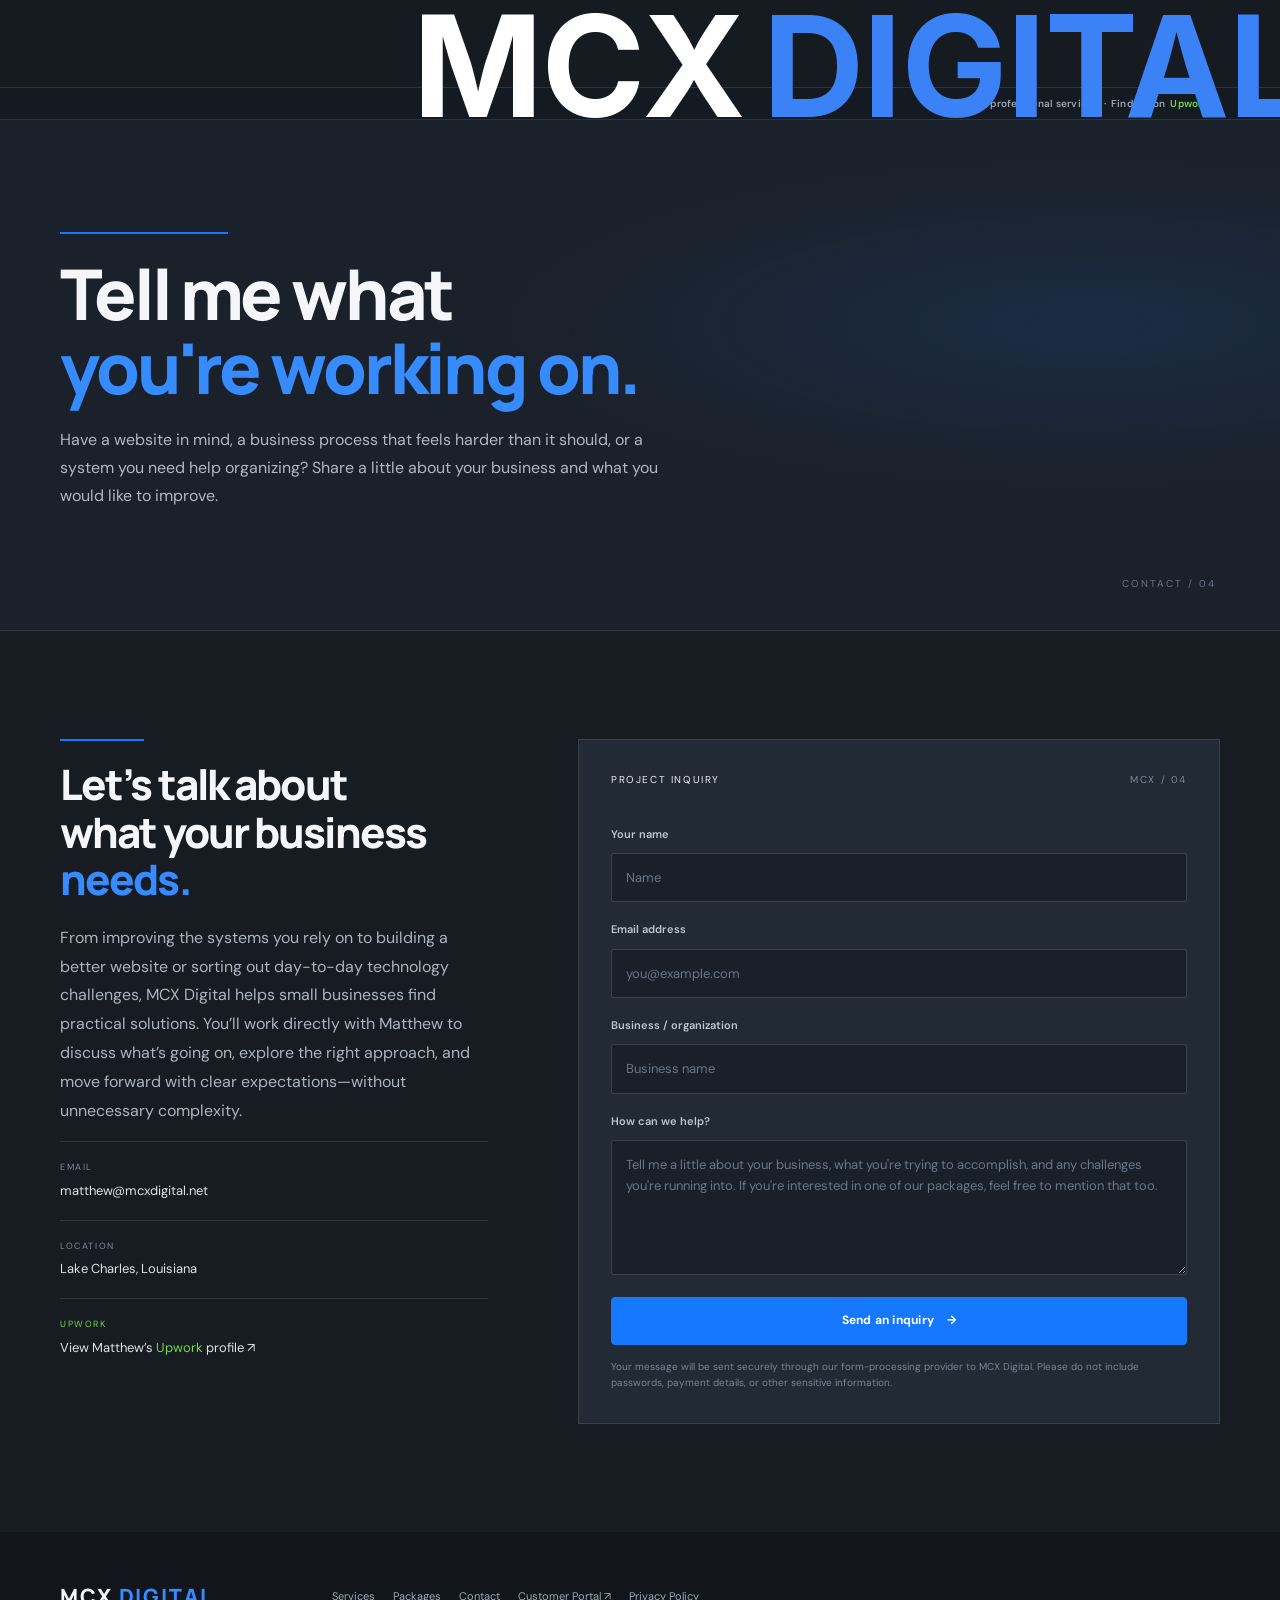
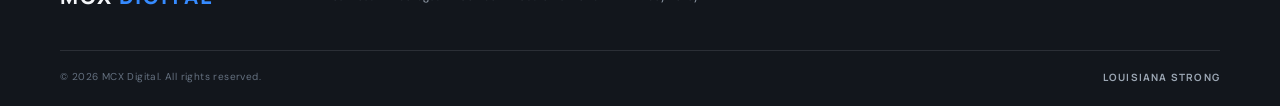
==== commit 88f92b5c: "Replace header wordmark with MCX Digital logo" ====
--- a/contact.html
+++ b/contact.html
@@ -1,6 +1,6 @@
 <!doctype html>
 <html lang="en"><head><meta charset="utf-8"><meta name="viewport" content="width=device-width, initial-scale=1"><meta name="description" content="Contact MCX Digital about your business technology needs."><meta name="theme-color" content="#171b22"><title>Contact | MCX Digital</title><link rel="icon" href="assets/images/favicon.svg" type="image/svg+xml"><link rel="preconnect" href="https://fonts.googleapis.com"><link rel="preconnect" href="https://fonts.gstatic.com" crossorigin><link href="https://fonts.googleapis.com/css2?family=DM+Sans:wght@400;500;600;700&family=Manrope:wght@400;500;600;700;800&display=swap" rel="stylesheet"><link rel="stylesheet" href="assets/css/style.css"><script src="assets/js/config.js" defer></script><script src="assets/js/main.js" defer></script></head>
-<body class="contact-page"><a class="skip-link" href="#main">Skip to content</a><header class="site-header"><div class="container nav-wrap"><a class="brand" href="index.html" aria-label="MCX Digital home"><span class="brand-wordmark">MCX <span class="brand-x">DIGITAL</span></span></a><button class="menu-toggle" type="button" aria-expanded="false" aria-controls="primary-nav" aria-label="Open navigation"><span></span><span></span><span></span></button><nav class="primary-nav" id="primary-nav" aria-label="Main navigation"><a href="services.html">Services</a><a href="packages.html">Packages</a><a class="active" href="contact.html">Contact</a><a class="nav-portal" data-portal-link href="#">Customer Portal <span aria-hidden="true">↗</span></a></nav></div></header><div class="profile-bar"><div class="container"><a href="https://www.upwork.com/freelancers/matthewallen" target="_blank" rel="noopener noreferrer">Independent professional services <span aria-hidden="true">·</span> Find me on <span class="upwork-word">Upwork</span> <span aria-hidden="true">↗</span></a></div></div>
+<body class="contact-page"><a class="skip-link" href="#main">Skip to content</a><header class="site-header"><div class="container nav-wrap"><a class="brand" href="index.html" aria-label="MCX Digital home"><img class="brand-logo" src="assets/images/mcx_logo_dark.png" alt="MCX Digital"></a><button class="menu-toggle" type="button" aria-expanded="false" aria-controls="primary-nav" aria-label="Open navigation"><span></span><span></span><span></span></button><nav class="primary-nav" id="primary-nav" aria-label="Main navigation"><a href="services.html">Services</a><a href="packages.html">Packages</a><a class="active" href="contact.html">Contact</a><a class="nav-portal" data-portal-link href="#">Customer Portal <span aria-hidden="true">↗</span></a></nav></div></header><div class="profile-bar"><div class="container"><a href="https://www.upwork.com/freelancers/matthewallen" target="_blank" rel="noopener noreferrer">Independent professional services <span aria-hidden="true">·</span> Find me on <span class="upwork-word">Upwork</span> <span aria-hidden="true">↗</span></a></div></div>
 <main id="main"><section class="page-hero"><div class="container"><div class="eyebrow"><span class="eyebrow-line"></span></div><h1>Tell me what<br><span class="text-blue">you're working on.</span></h1><p class="hero-lede">Have a website in mind, a business process that feels harder than it should, or a system you need help organizing? Share a little about your business and what you would like to improve.</p><div class="page-hero-index">CONTACT / 04</div></div></section>
 <section class="section"><div class="container contact-layout"><div class="contact-copy"><div class="eyebrow" aria-hidden="true"><span class="eyebrow-line"></span></div><h2>Let’s talk about<br>what your business <span class="text-blue">needs.</span></h2><p>From improving the systems you rely on to building a better website or sorting out day-to-day technology challenges, MCX Digital helps small businesses find practical solutions. You’ll work directly with Matthew to discuss what’s going on, explore the right approach, and move forward with clear expectations—without unnecessary complexity.</p><div class="contact-detail"><span class="detail-label">EMAIL</span><a href="mailto:matthew@mcxdigital.net">matthew@mcxdigital.net</a></div><div class="contact-detail"><span class="detail-label">LOCATION</span><span>Lake Charles, Louisiana</span></div><div class="contact-detail contact-upwork"><span class="detail-label"><span class="upwork-word">UPWORK</span></span><a href="https://www.upwork.com/freelancers/matthewallen" target="_blank" rel="noopener noreferrer">View Matthew’s <span class="upwork-word">Upwork</span> profile ↗</a></div></div>
 <div class="contact-form-panel"><div class="form-heading"><span>PROJECT INQUIRY</span><span class="form-mark">MCX / 04</span></div><form class="contact-form" id="contact-form" action="https://api.web3forms.com/submit" method="POST"><input type="hidden" name="access_key" value="fd218592-1ea0-402a-aec2-a6566eed1ae9"><input type="hidden" name="subject" value="New MCX Digital website inquiry"><input type="hidden" name="from_name" value="MCX Digital Website"><input type="checkbox" name="botcheck" tabindex="-1" autocomplete="off" style="display:none"><label for="name">Your name</label><input id="name" name="name" type="text" placeholder="Name" autocomplete="name" required><label for="email">Email address</label><input id="email" name="email" type="email" placeholder="you@example.com" autocomplete="email" required><label for="business">Business / organization</label><input id="business" name="business" type="text" placeholder="Business name" autocomplete="organization"><label for="message">How can we help?</label><textarea id="message" name="message" rows="5" placeholder="Tell me a little about your business, what you're trying to accomplish, and any challenges you're running into. If you're interested in one of our packages, feel free to mention that too." required></textarea><button class="button button-primary" type="submit">Send an inquiry <span aria-hidden="true">→</span></button><p class="form-status" id="form-status" role="status" aria-live="polite" hidden></p><p class="form-note">Your message will be sent securely through our form-processing provider to MCX Digital. Please do not include passwords, payment details, or other sensitive information.</p></form></div></div></section></main>
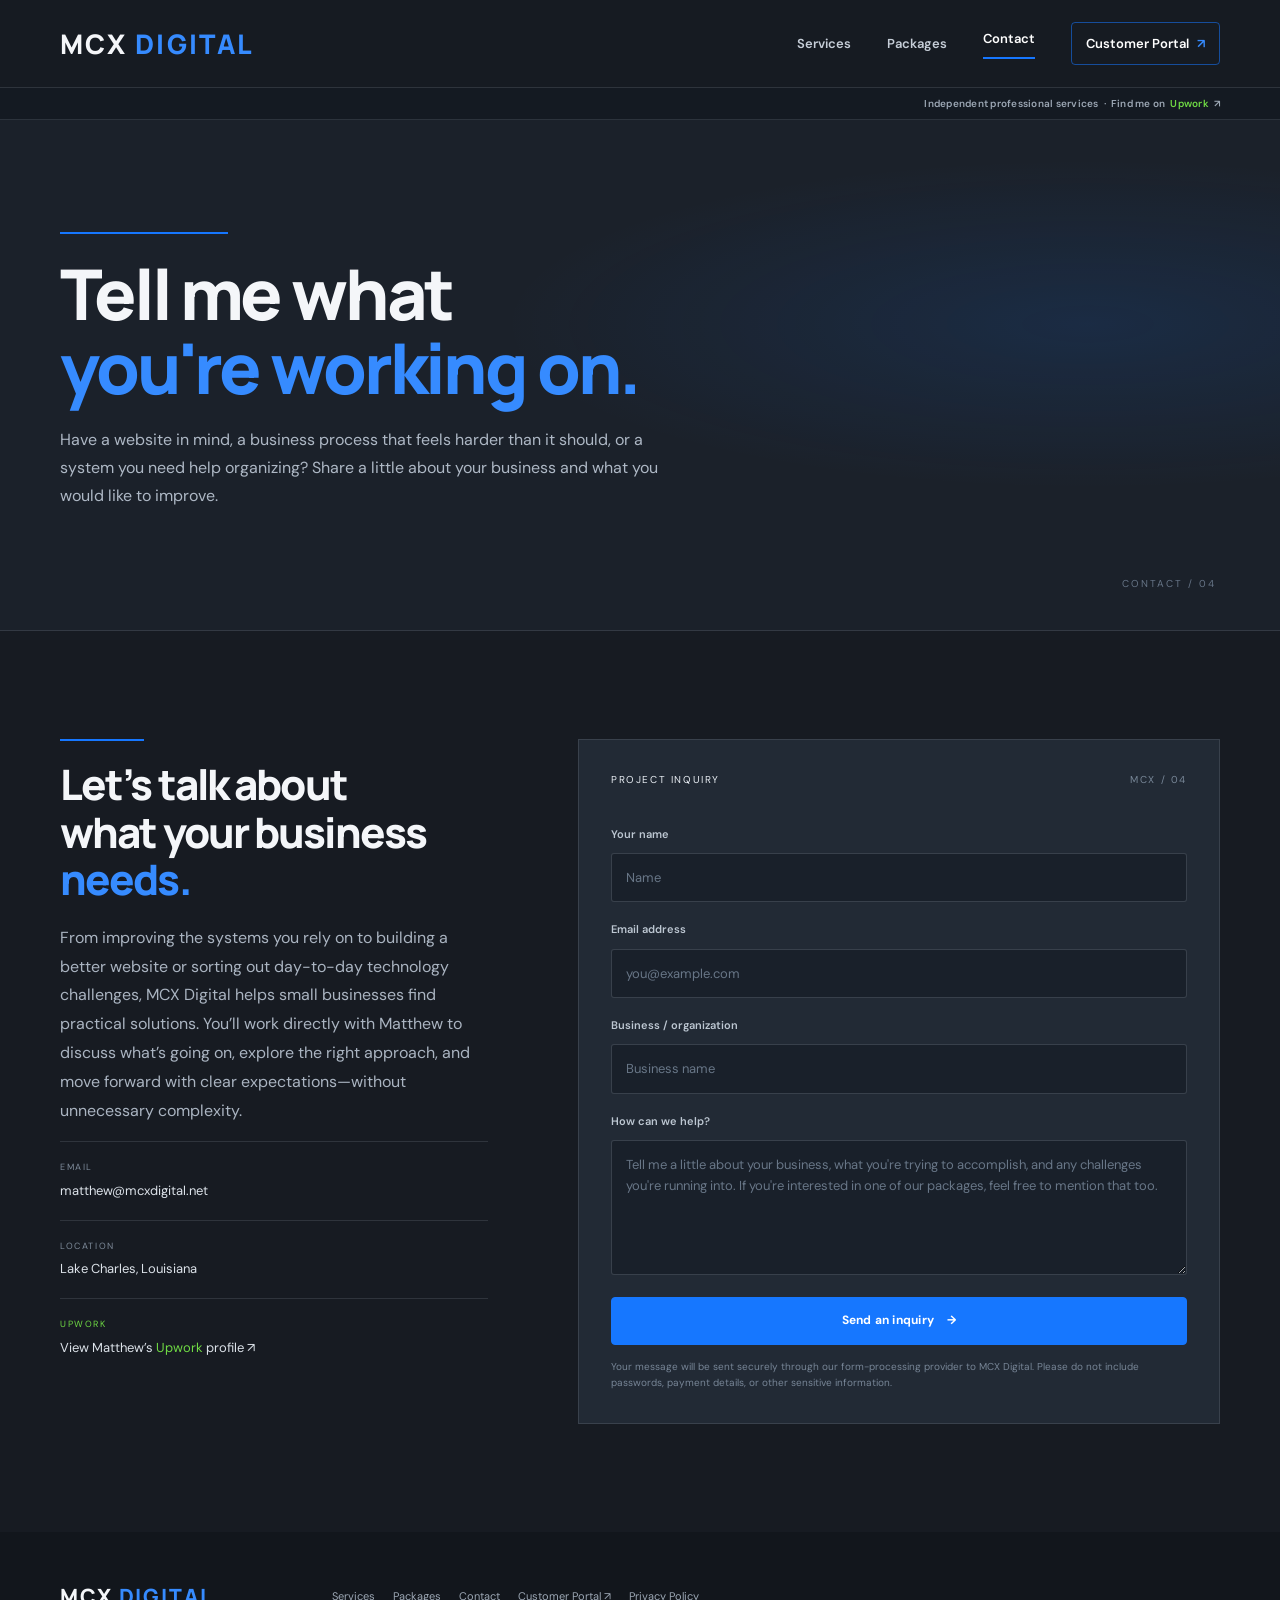
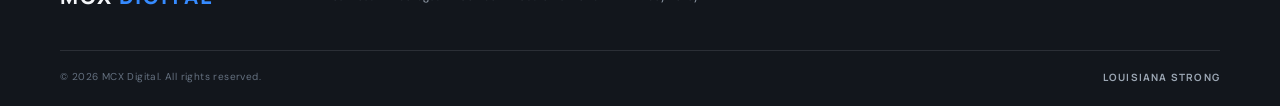
==== commit 6c4f59d3: "Restore MCX Digital text wordmark" ====
--- a/contact.html
+++ b/contact.html
@@ -1,6 +1,6 @@
 <!doctype html>
 <html lang="en"><head><meta charset="utf-8"><meta name="viewport" content="width=device-width, initial-scale=1"><meta name="description" content="Contact MCX Digital about your business technology needs."><meta name="theme-color" content="#171b22"><title>Contact | MCX Digital</title><link rel="icon" href="assets/images/favicon.svg" type="image/svg+xml"><link rel="preconnect" href="https://fonts.googleapis.com"><link rel="preconnect" href="https://fonts.gstatic.com" crossorigin><link href="https://fonts.googleapis.com/css2?family=DM+Sans:wght@400;500;600;700&family=Manrope:wght@400;500;600;700;800&display=swap" rel="stylesheet"><link rel="stylesheet" href="assets/css/style.css"><script src="assets/js/config.js" defer></script><script src="assets/js/main.js" defer></script></head>
-<body class="contact-page"><a class="skip-link" href="#main">Skip to content</a><header class="site-header"><div class="container nav-wrap"><a class="brand" href="index.html" aria-label="MCX Digital home"><img class="brand-logo" src="assets/images/mcx_logo_dark.png" alt="MCX Digital"></a><button class="menu-toggle" type="button" aria-expanded="false" aria-controls="primary-nav" aria-label="Open navigation"><span></span><span></span><span></span></button><nav class="primary-nav" id="primary-nav" aria-label="Main navigation"><a href="services.html">Services</a><a href="packages.html">Packages</a><a class="active" href="contact.html">Contact</a><a class="nav-portal" data-portal-link href="#">Customer Portal <span aria-hidden="true">↗</span></a></nav></div></header><div class="profile-bar"><div class="container"><a href="https://www.upwork.com/freelancers/matthewallen" target="_blank" rel="noopener noreferrer">Independent professional services <span aria-hidden="true">·</span> Find me on <span class="upwork-word">Upwork</span> <span aria-hidden="true">↗</span></a></div></div>
+<body class="contact-page"><a class="skip-link" href="#main">Skip to content</a><header class="site-header"><div class="container nav-wrap"><a class="brand" href="index.html" aria-label="MCX Digital home"><span class="brand-wordmark">MCX <span class="brand-x">DIGITAL</span></span></a><button class="menu-toggle" type="button" aria-expanded="false" aria-controls="primary-nav" aria-label="Open navigation"><span></span><span></span><span></span></button><nav class="primary-nav" id="primary-nav" aria-label="Main navigation"><a href="services.html">Services</a><a href="packages.html">Packages</a><a class="active" href="contact.html">Contact</a><a class="nav-portal" data-portal-link href="#">Customer Portal <span aria-hidden="true">↗</span></a></nav></div></header><div class="profile-bar"><div class="container"><a href="https://www.upwork.com/freelancers/matthewallen" target="_blank" rel="noopener noreferrer">Independent professional services <span aria-hidden="true">·</span> Find me on <span class="upwork-word">Upwork</span> <span aria-hidden="true">↗</span></a></div></div>
 <main id="main"><section class="page-hero"><div class="container"><div class="eyebrow"><span class="eyebrow-line"></span></div><h1>Tell me what<br><span class="text-blue">you're working on.</span></h1><p class="hero-lede">Have a website in mind, a business process that feels harder than it should, or a system you need help organizing? Share a little about your business and what you would like to improve.</p><div class="page-hero-index">CONTACT / 04</div></div></section>
 <section class="section"><div class="container contact-layout"><div class="contact-copy"><div class="eyebrow" aria-hidden="true"><span class="eyebrow-line"></span></div><h2>Let’s talk about<br>what your business <span class="text-blue">needs.</span></h2><p>From improving the systems you rely on to building a better website or sorting out day-to-day technology challenges, MCX Digital helps small businesses find practical solutions. You’ll work directly with Matthew to discuss what’s going on, explore the right approach, and move forward with clear expectations—without unnecessary complexity.</p><div class="contact-detail"><span class="detail-label">EMAIL</span><a href="mailto:matthew@mcxdigital.net">matthew@mcxdigital.net</a></div><div class="contact-detail"><span class="detail-label">LOCATION</span><span>Lake Charles, Louisiana</span></div><div class="contact-detail contact-upwork"><span class="detail-label"><span class="upwork-word">UPWORK</span></span><a href="https://www.upwork.com/freelancers/matthewallen" target="_blank" rel="noopener noreferrer">View Matthew’s <span class="upwork-word">Upwork</span> profile ↗</a></div></div>
 <div class="contact-form-panel"><div class="form-heading"><span>PROJECT INQUIRY</span><span class="form-mark">MCX / 04</span></div><form class="contact-form" id="contact-form" action="https://api.web3forms.com/submit" method="POST"><input type="hidden" name="access_key" value="fd218592-1ea0-402a-aec2-a6566eed1ae9"><input type="hidden" name="subject" value="New MCX Digital website inquiry"><input type="hidden" name="from_name" value="MCX Digital Website"><input type="checkbox" name="botcheck" tabindex="-1" autocomplete="off" style="display:none"><label for="name">Your name</label><input id="name" name="name" type="text" placeholder="Name" autocomplete="name" required><label for="email">Email address</label><input id="email" name="email" type="email" placeholder="you@example.com" autocomplete="email" required><label for="business">Business / organization</label><input id="business" name="business" type="text" placeholder="Business name" autocomplete="organization"><label for="message">How can we help?</label><textarea id="message" name="message" rows="5" placeholder="Tell me a little about your business, what you're trying to accomplish, and any challenges you're running into. If you're interested in one of our packages, feel free to mention that too." required></textarea><button class="button button-primary" type="submit">Send an inquiry <span aria-hidden="true">→</span></button><p class="form-status" id="form-status" role="status" aria-live="polite" hidden></p><p class="form-note">Your message will be sent securely through our form-processing provider to MCX Digital. Please do not include passwords, payment details, or other sensitive information.</p></form></div></div></section></main>
--- a/assets/css/style.css
+++ b/assets/css/style.css
@@ -422,3 +422,6 @@
 .contact-form .form-status.is-success{border-color:rgba(73,190,135,.45);border-left-color:#49be87;background:rgba(73,190,135,.08)}
 .contact-form .form-status.is-error{border-color:rgba(239,105,105,.45);border-left-color:#ef6969;background:rgba(239,105,105,.08)}
 .contact-form button:disabled{opacity:.7;cursor:wait}
+
+/* Header image logo */
+.brand-logo{display:block;width:auto;height:36px;max-width:210px;object-fit:contain}@media(max-width:680px){.brand-logo{height:32px;max-width:190px}}
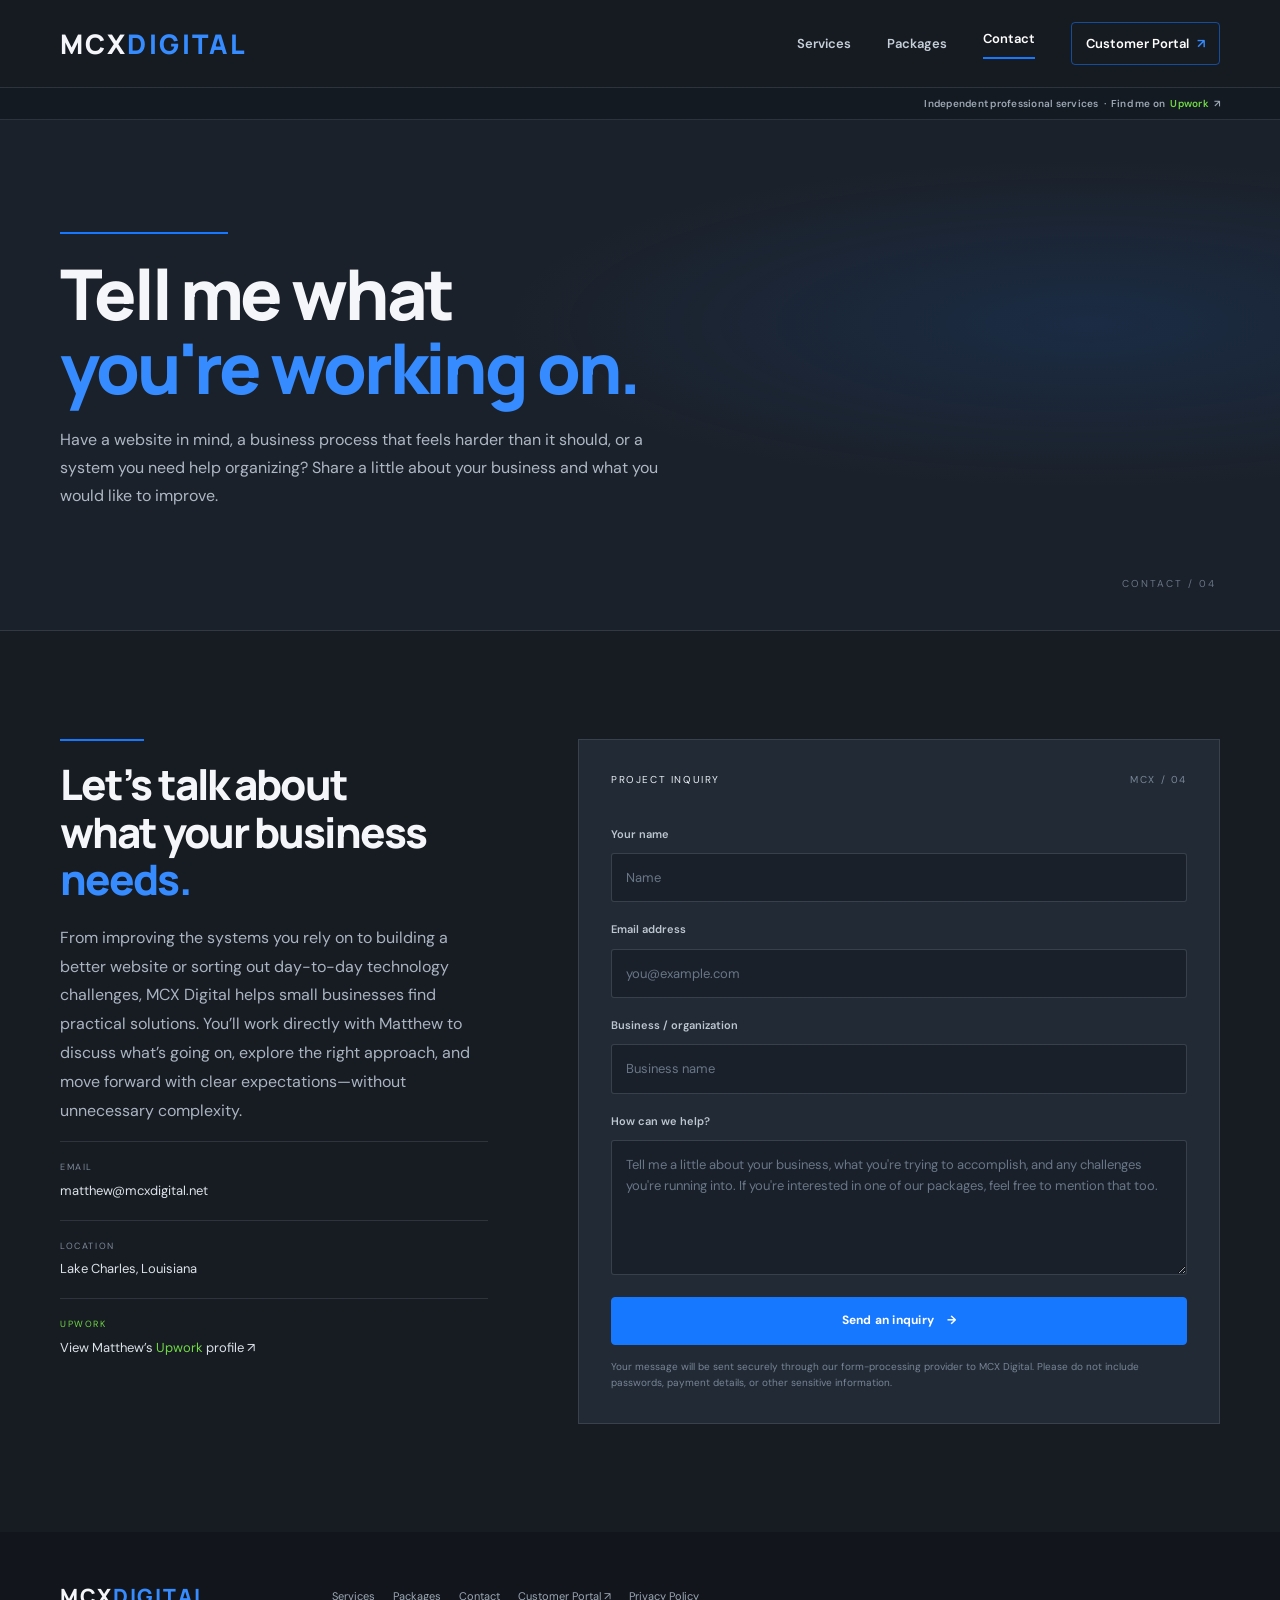
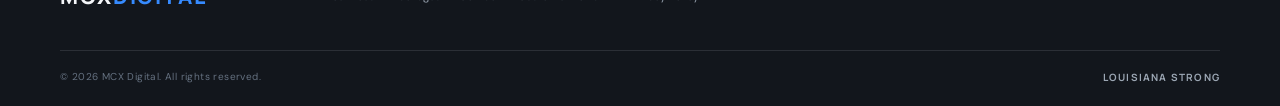
==== commit cc08cce8: "Match main site wordmark to CRM landing page logo" ====
--- a/contact.html
+++ b/contact.html
@@ -1,7 +1,21 @@
 <!doctype html>
-<html lang="en"><head><meta charset="utf-8"><meta name="viewport" content="width=device-width, initial-scale=1"><meta name="description" content="Contact MCX Digital about your business technology needs."><meta name="theme-color" content="#171b22"><title>Contact | MCX Digital</title><link rel="icon" href="assets/images/favicon.svg" type="image/svg+xml"><link rel="preconnect" href="https://fonts.googleapis.com"><link rel="preconnect" href="https://fonts.gstatic.com" crossorigin><link href="https://fonts.googleapis.com/css2?family=DM+Sans:wght@400;500;600;700&family=Manrope:wght@400;500;600;700;800&display=swap" rel="stylesheet"><link rel="stylesheet" href="assets/css/style.css"><script src="assets/js/config.js" defer></script><script src="assets/js/main.js" defer></script></head>
-<body class="contact-page"><a class="skip-link" href="#main">Skip to content</a><header class="site-header"><div class="container nav-wrap"><a class="brand" href="index.html" aria-label="MCX Digital home"><span class="brand-wordmark">MCX <span class="brand-x">DIGITAL</span></span></a><button class="menu-toggle" type="button" aria-expanded="false" aria-controls="primary-nav" aria-label="Open navigation"><span></span><span></span><span></span></button><nav class="primary-nav" id="primary-nav" aria-label="Main navigation"><a href="services.html">Services</a><a href="packages.html">Packages</a><a class="active" href="contact.html">Contact</a><a class="nav-portal" data-portal-link href="#">Customer Portal <span aria-hidden="true">↗</span></a></nav></div></header><div class="profile-bar"><div class="container"><a href="https://www.upwork.com/freelancers/matthewallen" target="_blank" rel="noopener noreferrer">Independent professional services <span aria-hidden="true">·</span> Find me on <span class="upwork-word">Upwork</span> <span aria-hidden="true">↗</span></a></div></div>
+<html lang="en"><head><meta charset="utf-8"><meta name="viewport" content="width=device-width, initial-scale=1"><meta name="description" content="Contact MCX Digital in Lake Charles, Louisiana to discuss a small-business website, CRM setup, workflow improvements, or practical business technology support."><meta name="theme-color" content="#171b22"><title>Contact MCX Digital | Lake Charles, Louisiana</title>
+  <link rel="canonical" href="https://mcxdigital.net/contact.html"><meta property="og:type" content="website">
+<meta property="og:type" content="website">
+<meta property="og:site_name" content="MCX Digital">
+<meta property="og:locale" content="en_US">
+<meta property="og:title" content="Contact MCX Digital | Lake Charles, Louisiana">
+<meta property="og:description" content="Contact MCX Digital in Lake Charles, Louisiana to discuss a small-business website, CRM setup, workflow improvements, or practical business technology support.">
+<meta property="og:url" content="https://mcxdigital.net/contact.html">
+<meta property="og:image" content="https://mcxdigital.net/assets/images/i210-sunset.png">
+<meta property="og:image:alt" content="Sunset over the I-210 bridge in Lake Charles, Louisiana.">
+<meta name="twitter:card" content="summary_large_image">
+<meta name="twitter:title" content="Contact MCX Digital | Lake Charles, Louisiana">
+<meta name="twitter:description" content="Contact MCX Digital in Lake Charles, Louisiana to discuss a small-business website, CRM setup, workflow improvements, or practical business technology support.">
+<meta name="twitter:image" content="https://mcxdigital.net/assets/images/i210-sunset.png">
+<link rel="icon" href="assets/images/favicon.svg" type="image/svg+xml"><link rel="preconnect" href="https://fonts.googleapis.com"><link rel="preconnect" href="https://fonts.gstatic.com" crossorigin><link href="https://fonts.googleapis.com/css2?family=DM+Sans:wght@400;500;600;700&family=Manrope:wght@400;500;600;700;800&display=swap" rel="stylesheet"><link rel="stylesheet" href="assets/css/style.css"><script src="assets/js/config.js" defer></script><script src="assets/js/main.js" defer></script></head>
+<body class="contact-page"><a class="skip-link" href="#main">Skip to content</a><header class="site-header"><div class="container nav-wrap"><a class="brand" href="index.html" aria-label="MCX Digital home"><span class="brand-wordmark"><span class="brand-mcx">MCX</span><span class="brand-x">DIGITAL</span></span></a><button class="menu-toggle" type="button" aria-expanded="false" aria-controls="primary-nav" aria-label="Open navigation"><span></span><span></span><span></span></button><nav class="primary-nav" id="primary-nav" aria-label="Main navigation"><a href="services.html">Services</a><a href="packages.html">Packages</a><a class="active" href="contact.html">Contact</a><a class="nav-portal" data-portal-link href="#">Customer Portal <span aria-hidden="true">↗</span></a></nav></div></header><div class="profile-bar"><div class="container"><a href="https://www.upwork.com/freelancers/matthewallen" target="_blank" rel="noopener noreferrer">Independent professional services <span aria-hidden="true">·</span> Find me on <span class="upwork-word">Upwork</span> <span aria-hidden="true">↗</span></a></div></div>
 <main id="main"><section class="page-hero"><div class="container"><div class="eyebrow"><span class="eyebrow-line"></span></div><h1>Tell me what<br><span class="text-blue">you're working on.</span></h1><p class="hero-lede">Have a website in mind, a business process that feels harder than it should, or a system you need help organizing? Share a little about your business and what you would like to improve.</p><div class="page-hero-index">CONTACT / 04</div></div></section>
 <section class="section"><div class="container contact-layout"><div class="contact-copy"><div class="eyebrow" aria-hidden="true"><span class="eyebrow-line"></span></div><h2>Let’s talk about<br>what your business <span class="text-blue">needs.</span></h2><p>From improving the systems you rely on to building a better website or sorting out day-to-day technology challenges, MCX Digital helps small businesses find practical solutions. You’ll work directly with Matthew to discuss what’s going on, explore the right approach, and move forward with clear expectations—without unnecessary complexity.</p><div class="contact-detail"><span class="detail-label">EMAIL</span><a href="mailto:matthew@mcxdigital.net">matthew@mcxdigital.net</a></div><div class="contact-detail"><span class="detail-label">LOCATION</span><span>Lake Charles, Louisiana</span></div><div class="contact-detail contact-upwork"><span class="detail-label"><span class="upwork-word">UPWORK</span></span><a href="https://www.upwork.com/freelancers/matthewallen" target="_blank" rel="noopener noreferrer">View Matthew’s <span class="upwork-word">Upwork</span> profile ↗</a></div></div>
 <div class="contact-form-panel"><div class="form-heading"><span>PROJECT INQUIRY</span><span class="form-mark">MCX / 04</span></div><form class="contact-form" id="contact-form" action="https://api.web3forms.com/submit" method="POST"><input type="hidden" name="access_key" value="fd218592-1ea0-402a-aec2-a6566eed1ae9"><input type="hidden" name="subject" value="New MCX Digital website inquiry"><input type="hidden" name="from_name" value="MCX Digital Website"><input type="checkbox" name="botcheck" tabindex="-1" autocomplete="off" style="display:none"><label for="name">Your name</label><input id="name" name="name" type="text" placeholder="Name" autocomplete="name" required><label for="email">Email address</label><input id="email" name="email" type="email" placeholder="you@example.com" autocomplete="email" required><label for="business">Business / organization</label><input id="business" name="business" type="text" placeholder="Business name" autocomplete="organization"><label for="message">How can we help?</label><textarea id="message" name="message" rows="5" placeholder="Tell me a little about your business, what you're trying to accomplish, and any challenges you're running into. If you're interested in one of our packages, feel free to mention that too." required></textarea><button class="button button-primary" type="submit">Send an inquiry <span aria-hidden="true">→</span></button><p class="form-status" id="form-status" role="status" aria-live="polite" hidden></p><p class="form-note">Your message will be sent securely through our form-processing provider to MCX Digital. Please do not include passwords, payment details, or other sensitive information.</p></form></div></div></section></main>
-<footer class="site-footer"><div class="container footer-main"><a class="brand footer-brand" href="index.html" aria-label="MCX Digital home"><span class="brand-wordmark">MCX <span class="brand-x">DIGITAL</span></span></a><div class="footer-links"><a href="services.html">Services</a><a href="packages.html">Packages</a><a href="contact.html">Contact</a><a data-portal-link href="#">Customer Portal ↗</a><a href="privacy.html">Privacy Policy</a></div></div><div class="container footer-bottom"><span>© <span data-year></span> MCX Digital. All rights reserved.</span><span class="footer-signoff">Louisiana Strong</span></div></footer></body></html>+<footer class="site-footer"><div class="container footer-main"><a class="brand footer-brand" href="index.html" aria-label="MCX Digital home"><span class="brand-wordmark"><span class="brand-mcx">MCX</span><span class="brand-x">DIGITAL</span></span></a><div class="footer-links"><a href="services.html">Services</a><a href="packages.html">Packages</a><a href="contact.html">Contact</a><a data-portal-link href="#">Customer Portal ↗</a><a href="privacy.html">Privacy Policy</a></div></div><div class="container footer-bottom"><span>© <span data-year></span> MCX Digital. All rights reserved.</span><span class="footer-signoff">Louisiana Strong</span></div></footer></body></html>
--- a/assets/css/style.css
+++ b/assets/css/style.css
@@ -423,5 +423,3 @@
 .contact-form .form-status.is-error{border-color:rgba(239,105,105,.45);border-left-color:#ef6969;background:rgba(239,105,105,.08)}
 .contact-form button:disabled{opacity:.7;cursor:wait}
 
-/* Header image logo */
-.brand-logo{display:block;width:auto;height:36px;max-width:210px;object-fit:contain}@media(max-width:680px){.brand-logo{height:32px;max-width:190px}}
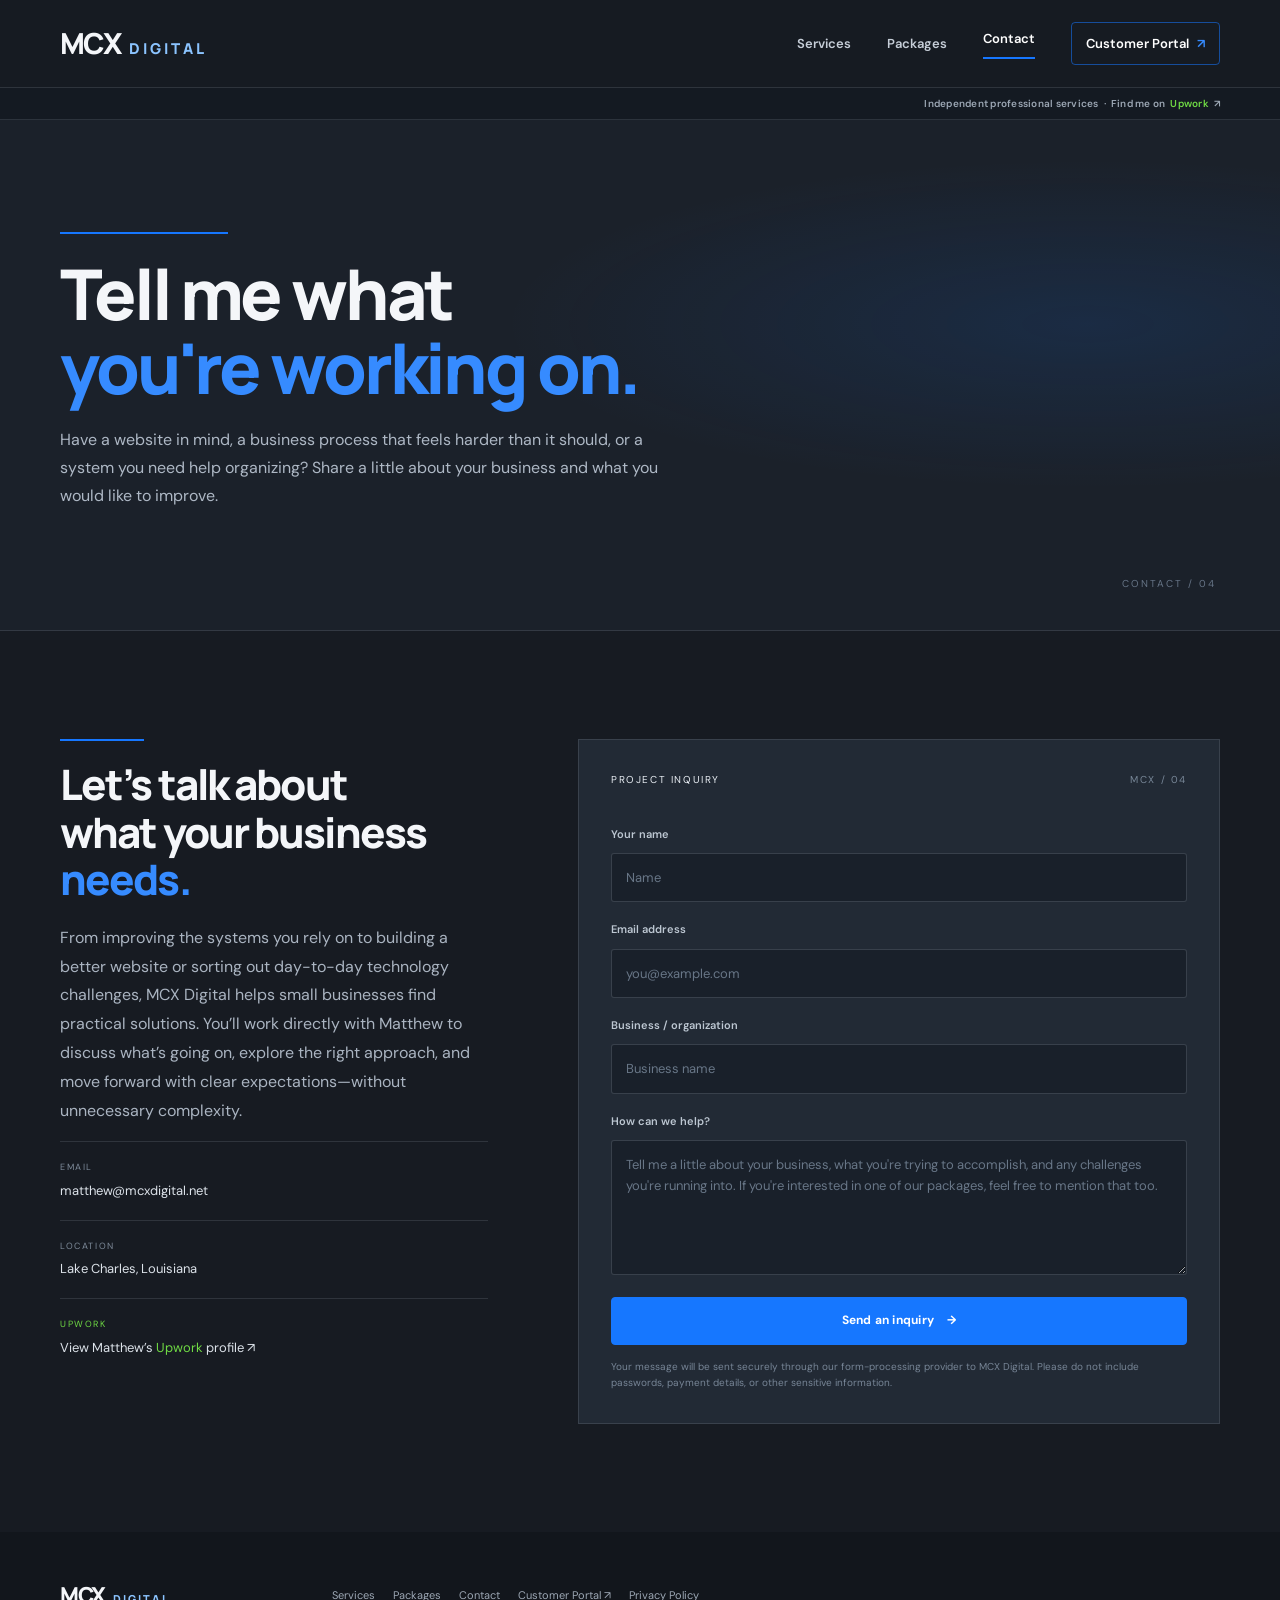
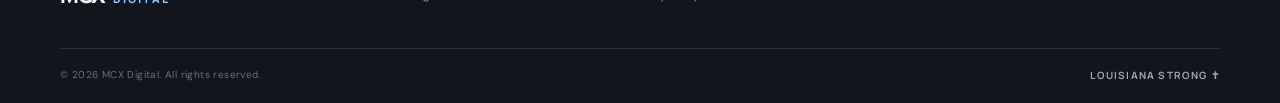
==== commit 148b468a: "Add white Christian cross beside Louisiana Strong footer" ====
--- a/contact.html
+++ b/contact.html
@@ -18,4 +18,4 @@
 <main id="main"><section class="page-hero"><div class="container"><div class="eyebrow"><span class="eyebrow-line"></span></div><h1>Tell me what<br><span class="text-blue">you're working on.</span></h1><p class="hero-lede">Have a website in mind, a business process that feels harder than it should, or a system you need help organizing? Share a little about your business and what you would like to improve.</p><div class="page-hero-index">CONTACT / 04</div></div></section>
 <section class="section"><div class="container contact-layout"><div class="contact-copy"><div class="eyebrow" aria-hidden="true"><span class="eyebrow-line"></span></div><h2>Let’s talk about<br>what your business <span class="text-blue">needs.</span></h2><p>From improving the systems you rely on to building a better website or sorting out day-to-day technology challenges, MCX Digital helps small businesses find practical solutions. You’ll work directly with Matthew to discuss what’s going on, explore the right approach, and move forward with clear expectations—without unnecessary complexity.</p><div class="contact-detail"><span class="detail-label">EMAIL</span><a href="mailto:matthew@mcxdigital.net">matthew@mcxdigital.net</a></div><div class="contact-detail"><span class="detail-label">LOCATION</span><span>Lake Charles, Louisiana</span></div><div class="contact-detail contact-upwork"><span class="detail-label"><span class="upwork-word">UPWORK</span></span><a href="https://www.upwork.com/freelancers/matthewallen" target="_blank" rel="noopener noreferrer">View Matthew’s <span class="upwork-word">Upwork</span> profile ↗</a></div></div>
 <div class="contact-form-panel"><div class="form-heading"><span>PROJECT INQUIRY</span><span class="form-mark">MCX / 04</span></div><form class="contact-form" id="contact-form" action="https://api.web3forms.com/submit" method="POST"><input type="hidden" name="access_key" value="fd218592-1ea0-402a-aec2-a6566eed1ae9"><input type="hidden" name="subject" value="New MCX Digital website inquiry"><input type="hidden" name="from_name" value="MCX Digital Website"><input type="checkbox" name="botcheck" tabindex="-1" autocomplete="off" style="display:none"><label for="name">Your name</label><input id="name" name="name" type="text" placeholder="Name" autocomplete="name" required><label for="email">Email address</label><input id="email" name="email" type="email" placeholder="you@example.com" autocomplete="email" required><label for="business">Business / organization</label><input id="business" name="business" type="text" placeholder="Business name" autocomplete="organization"><label for="message">How can we help?</label><textarea id="message" name="message" rows="5" placeholder="Tell me a little about your business, what you're trying to accomplish, and any challenges you're running into. If you're interested in one of our packages, feel free to mention that too." required></textarea><button class="button button-primary" type="submit">Send an inquiry <span aria-hidden="true">→</span></button><p class="form-status" id="form-status" role="status" aria-live="polite" hidden></p><p class="form-note">Your message will be sent securely through our form-processing provider to MCX Digital. Please do not include passwords, payment details, or other sensitive information.</p></form></div></div></section></main>
-<footer class="site-footer"><div class="container footer-main"><a class="brand footer-brand" href="index.html" aria-label="MCX Digital home"><span class="brand-wordmark"><span class="brand-mcx">MCX</span><span class="brand-x">DIGITAL</span></span></a><div class="footer-links"><a href="services.html">Services</a><a href="packages.html">Packages</a><a href="contact.html">Contact</a><a data-portal-link href="#">Customer Portal ↗</a><a href="privacy.html">Privacy Policy</a></div></div><div class="container footer-bottom"><span>© <span data-year></span> MCX Digital. All rights reserved.</span><span class="footer-signoff">Louisiana Strong</span></div></footer></body></html>+<footer class="site-footer"><div class="container footer-main"><a class="brand footer-brand" href="index.html" aria-label="MCX Digital home"><span class="brand-wordmark"><span class="brand-mcx">MCX</span><span class="brand-x">DIGITAL</span></span></a><div class="footer-links"><a href="services.html">Services</a><a href="packages.html">Packages</a><a href="contact.html">Contact</a><a data-portal-link href="#">Customer Portal ↗</a><a href="privacy.html">Privacy Policy</a></div></div><div class="container footer-bottom"><span>© <span data-year></span> MCX Digital. All rights reserved.</span><span class="footer-signoff">LOUISIANA STRONG <span class="footer-cross" aria-label="Christian cross">✝</span></span></div></footer></body></html>
--- a/assets/css/style.css
+++ b/assets/css/style.css
@@ -423,3 +423,12 @@
 .contact-form .form-status.is-error{border-color:rgba(239,105,105,.45);border-left-color:#ef6969;background:rgba(239,105,105,.08)}
 .contact-form button:disabled{opacity:.7;cursor:wait}
 
+
+
+/* Main-site wordmark: match the compact MCX DIGITAL treatment used on the CRM landing page */
+.brand-wordmark{display:inline-flex;align-items:baseline;gap:9px;font-size:29px;line-height:1;letter-spacing:-.06em;white-space:nowrap;color:#f4f6f9}
+.brand-wordmark .brand-mcx{font-weight:800;letter-spacing:-.06em;color:#f4f6f9}
+.brand-wordmark .brand-x{font-size:15px;font-weight:800;letter-spacing:.2em;color:#8bc4ff}
+.footer-brand .brand-wordmark{font-size:22px;gap:8px}
+.footer-brand .brand-wordmark .brand-x{font-size:11px;letter-spacing:.18em}
+@media(max-width:680px){.brand-wordmark{font-size:25px;gap:8px}.brand-wordmark .brand-x{font-size:12px}.footer-brand .brand-wordmark{font-size:20px}}
